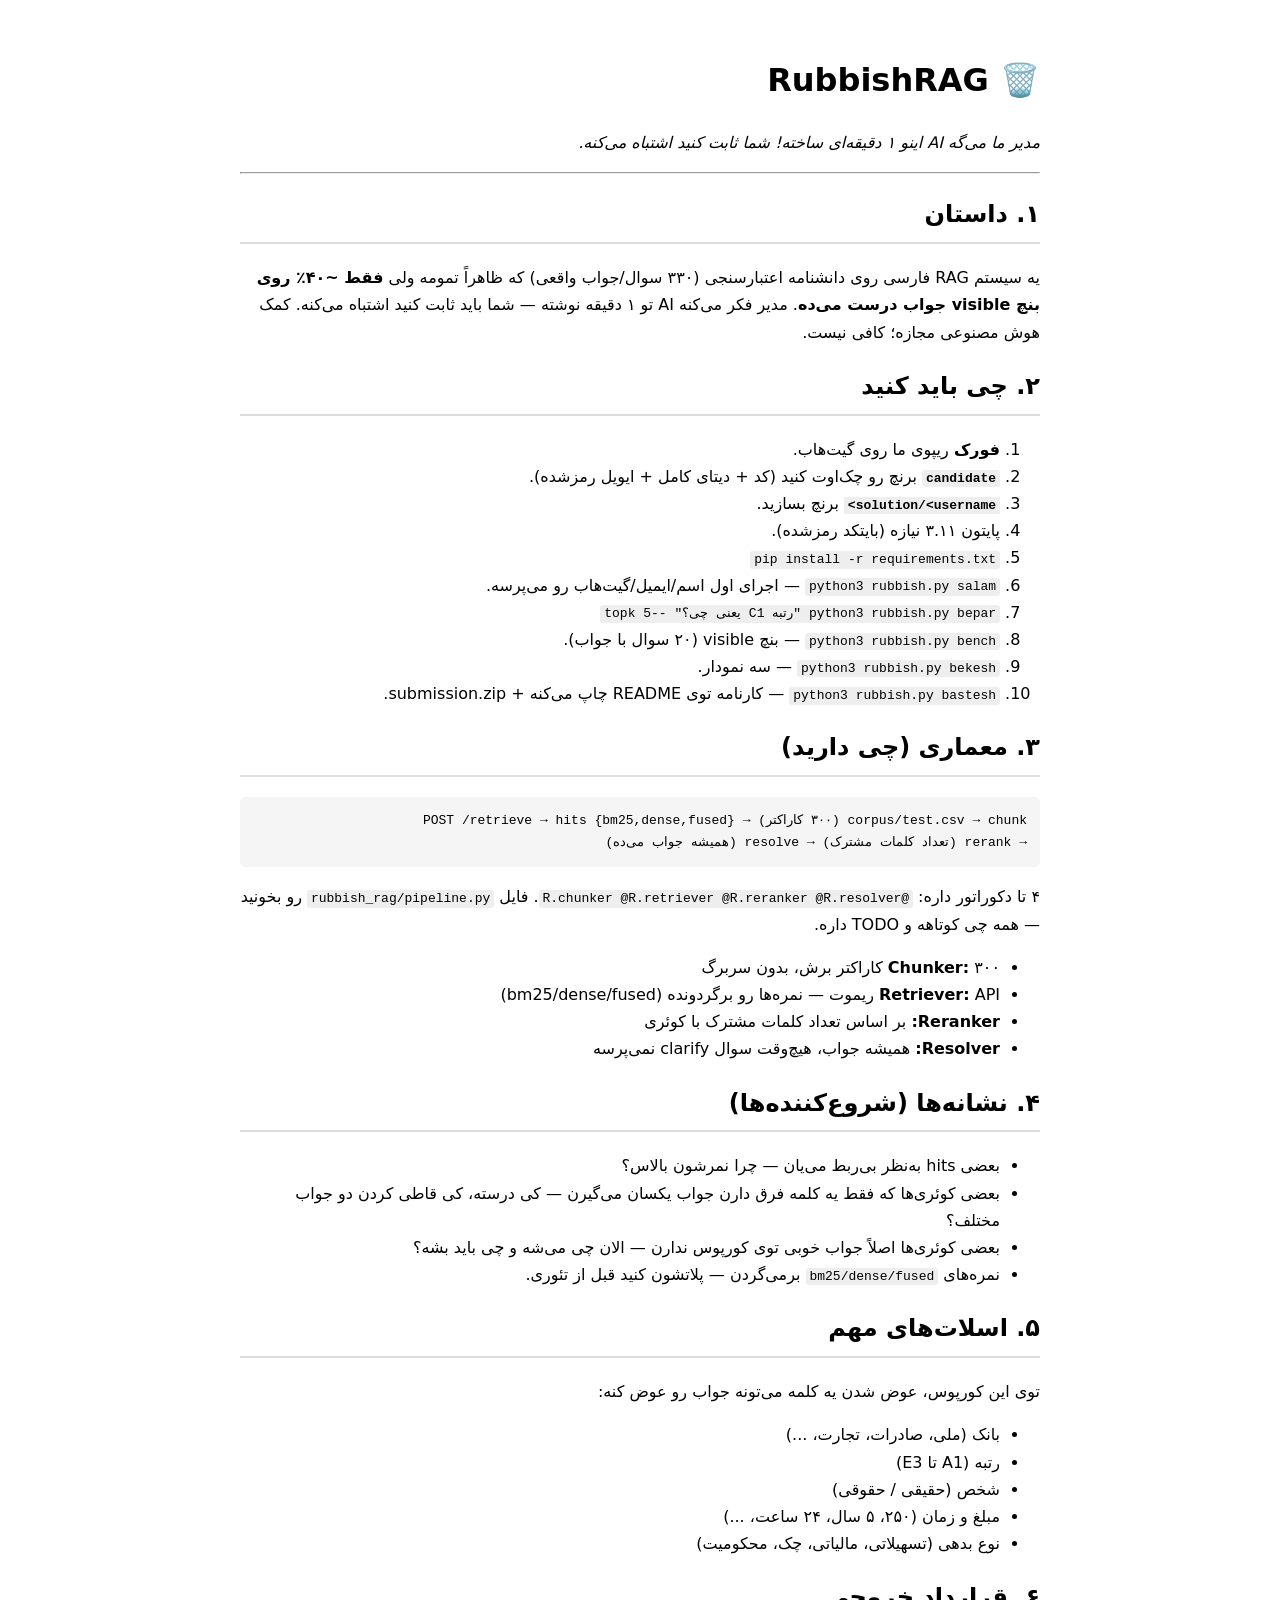
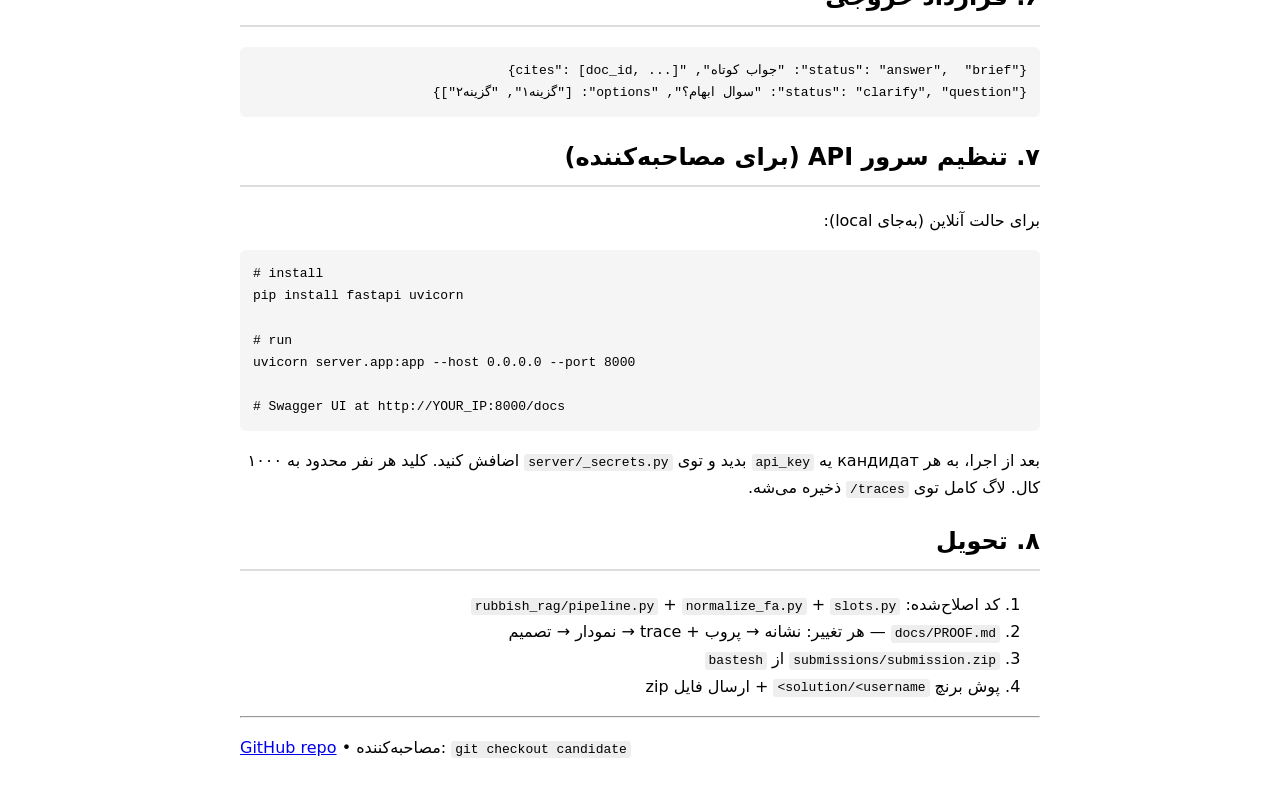
==== docs/index.html @ 26d22176 "GitHub Pages index.html (task instructions) + API server setup in README" ====
<!DOCTYPE html>
<html dir="rtl" lang="fa">
<head>
<meta charset="utf-8">
<meta name="viewport" content="width=device-width, initial-scale=1">
<title>RubbishRAG — تکلیف مصاحبه هوش مصنوعی</title>
<style>
  body { font-family: system-ui, sans-serif; max-width: 800px; margin: auto; padding: 2em; line-height: 1.7; }
  pre { background: #f5f5f5; padding: 1em; overflow-x: auto; border-radius: 6px; }
  code { background: #eee; padding: .1em .3em; border-radius: 3px; }
  h2 { border-bottom: 2px solid #ddd; padding-bottom: .3em; }
  .eng { direction: ltr; }
</style>
</head>
<body>

<h1>🗑️ RubbishRAG</h1>
<p><em>مدیر ما می‌گه AI اینو ۱ دقیقه‌ای ساخته! شما ثابت کنید اشتباه می‌کنه.</em></p>
<hr>

<h2>۱. داستان</h2>
<p>
یه سیستم RAG فارسی روی دانشنامه اعتبارسنجی (۳۳۰ سوال/جواب واقعی) که ظاهراً تمومه
ولی <strong>فقط ~۴۰٪ روی بنچ visible جواب درست می‌ده</strong>.
مدیر فکر می‌کنه AI تو ۱ دقیقه نوشته — شما باید ثابت کنید اشتباه می‌کنه.
کمک هوش مصنوعی مجازه؛ کافی نیست.
</p>

<h2>۲. چی باید کنید</h2>
<ol>
<li><strong>فورک</strong> ریپوی ما روی گیت‌هاب.</li>
<li><strong><code>candidate</code></strong> برنچ رو چک‌اوت کنید (کد + دیتای کامل + ایویل رمزشده).</li>
<li><strong><code>solution/&lt;username&gt;</code></strong> برنچ بسازید.</li>
<li>پایتون ۳.۱۱ نیازه (بایتکد رمزشده).</li>
<li><code>pip install -r requirements.txt</code></li>
<li><code>python3 rubbish.py salam</code> — اجرای اول اسم/ایمیل/گیت‌هاب رو می‌پرسه.</li>
<li><code>python3 rubbish.py bepar "رتبه C1 یعنی چی؟" --topk 5</code></li>
<li><code>python3 rubbish.py bench</code> — بنچ visible (۲۰ سوال با جواب).</li>
<li><code>python3 rubbish.py bekesh</code> — سه نمودار.</li>
<li><code>python3 rubbish.py bastesh</code> — کارنامه توی README چاپ می‌کنه + submission.zip.</li>
</ol>

<h2>۳. معماری (چی دارید)</h2>
<pre>
corpus/test.csv → chunk (۳۰۰ کاراکتر) → POST /retrieve → hits {bm25,dense,fused}
→ rerank (تعداد کلمات مشترک) → resolve (همیشه جواب می‌ده)
</pre>
<p>
۴ تا دکوراتور داره: <code>@R.chunker @R.retriever @R.reranker @R.resolver</code>.
فایل <code>rubbish_rag/pipeline.py</code> رو بخونید — همه چی کوتاهه و TODO داره.
</p>
<ul>
<li><strong>Chunker:</strong> ۳۰۰ کاراکتر برش، بدون سربرگ</li>
<li><strong>Retriever:</strong> API ریموت — نمره‌ها رو برگردونده (bm25/dense/fused)</li>
<li><strong>Reranker:</strong> بر اساس تعداد کلمات مشترک با کوئری</li>
<li><strong>Resolver:</strong> همیشه جواب، هیچ‌وقت سوال clarify نمی‌پرسه</li>
</ul>

<h2>۴. نشانه‌ها (شروع‌کننده‌ها)</h2>
<ul>
<li>بعضی hits به‌نظر بی‌ربط می‌یان — چرا نمرشون بالاس؟</li>
<li>بعضی کوئری‌ها که فقط یه کلمه فرق دارن جواب یکسان می‌گیرن — کی درسته، کی قاطی کردن دو جواب مختلف؟</li>
<li>بعضی کوئری‌ها اصلاً جواب خوبی توی کورپوس ندارن — الان چی می‌شه و چی باید بشه؟</li>
<li>نمره‌های <code>bm25/dense/fused</code> برمی‌گردن — پلاتشون کنید قبل از تئوری.</li>
</ul>

<h2>۵. اسلات‌های مهم</h2>
<p>
توی این کورپوس، عوض شدن یه کلمه می‌تونه جواب رو عوض کنه:</p>
<ul>
<li>بانک (ملی، صادرات، تجارت، ...)</li>
<li>رتبه (A1 تا E3)</li>
<li>شخص (حقیقی / حقوقی)</li>
<li>مبلغ و زمان (۲۵۰، ۵ سال، ۲۴ ساعت، ...)</li>
<li>نوع بدهی (تسهیلاتی، مالیاتی، چک، محکومیت)</li>
</ul>

<h2>۶. قرارداد خروجی</h2>
<pre lang="json">
{"status": "answer",  "brief": "جواب کوتاه", "cites": [doc_id, ...]}
{"status": "clarify", "question": "سوال ابهام؟", "options": ["گزینه۱", "گزینه۲"]}
</pre>

<h2>۷. تنظیم سرور API (برای مصاحبه‌کننده)</h2>
<p>برای حالت آنلاین (به‌جای local):</p>
<pre class="eng">
# install
pip install fastapi uvicorn

# run
uvicorn server.app:app --host 0.0.0.0 --port 8000

# Swagger UI at http://YOUR_IP:8000/docs
</pre>
<p>
بعد از اجرا، به هر кандидат یه <code>api_key</code> بدید و توی <code>server/_secrets.py</code>
اضافش کنید. کلید هر نفر محدود به ۱۰۰۰ کال. لاگ کامل توی <code>traces/</code> ذخیره می‌شه.
</p>

<h2>۸. تحویل</h2>
<ol>
<li>کد اصلاح‌شده: <code>rubbish_rag/pipeline.py</code> + <code>normalize_fa.py</code> + <code>slots.py</code></li>
<li><code>docs/PROOF.md</code> — هر تغییر: نشانه → پروب + trace → نمودار → تصمیم</li>
<li><code>submissions/submission.zip</code> از <code>bastesh</code></li>
<li>پوش برنچ <code>solution/&lt;username&gt;</code> + ارسال فایل zip</li>
</ol>

<hr>
<p class="eng"><a href="https://github.com/AliNikkhah2001/RubbishRAG_InterviewTakeHome">GitHub repo</a> • مصاحبه‌کننده: <code>git checkout candidate</code></p>

</body>
</html>
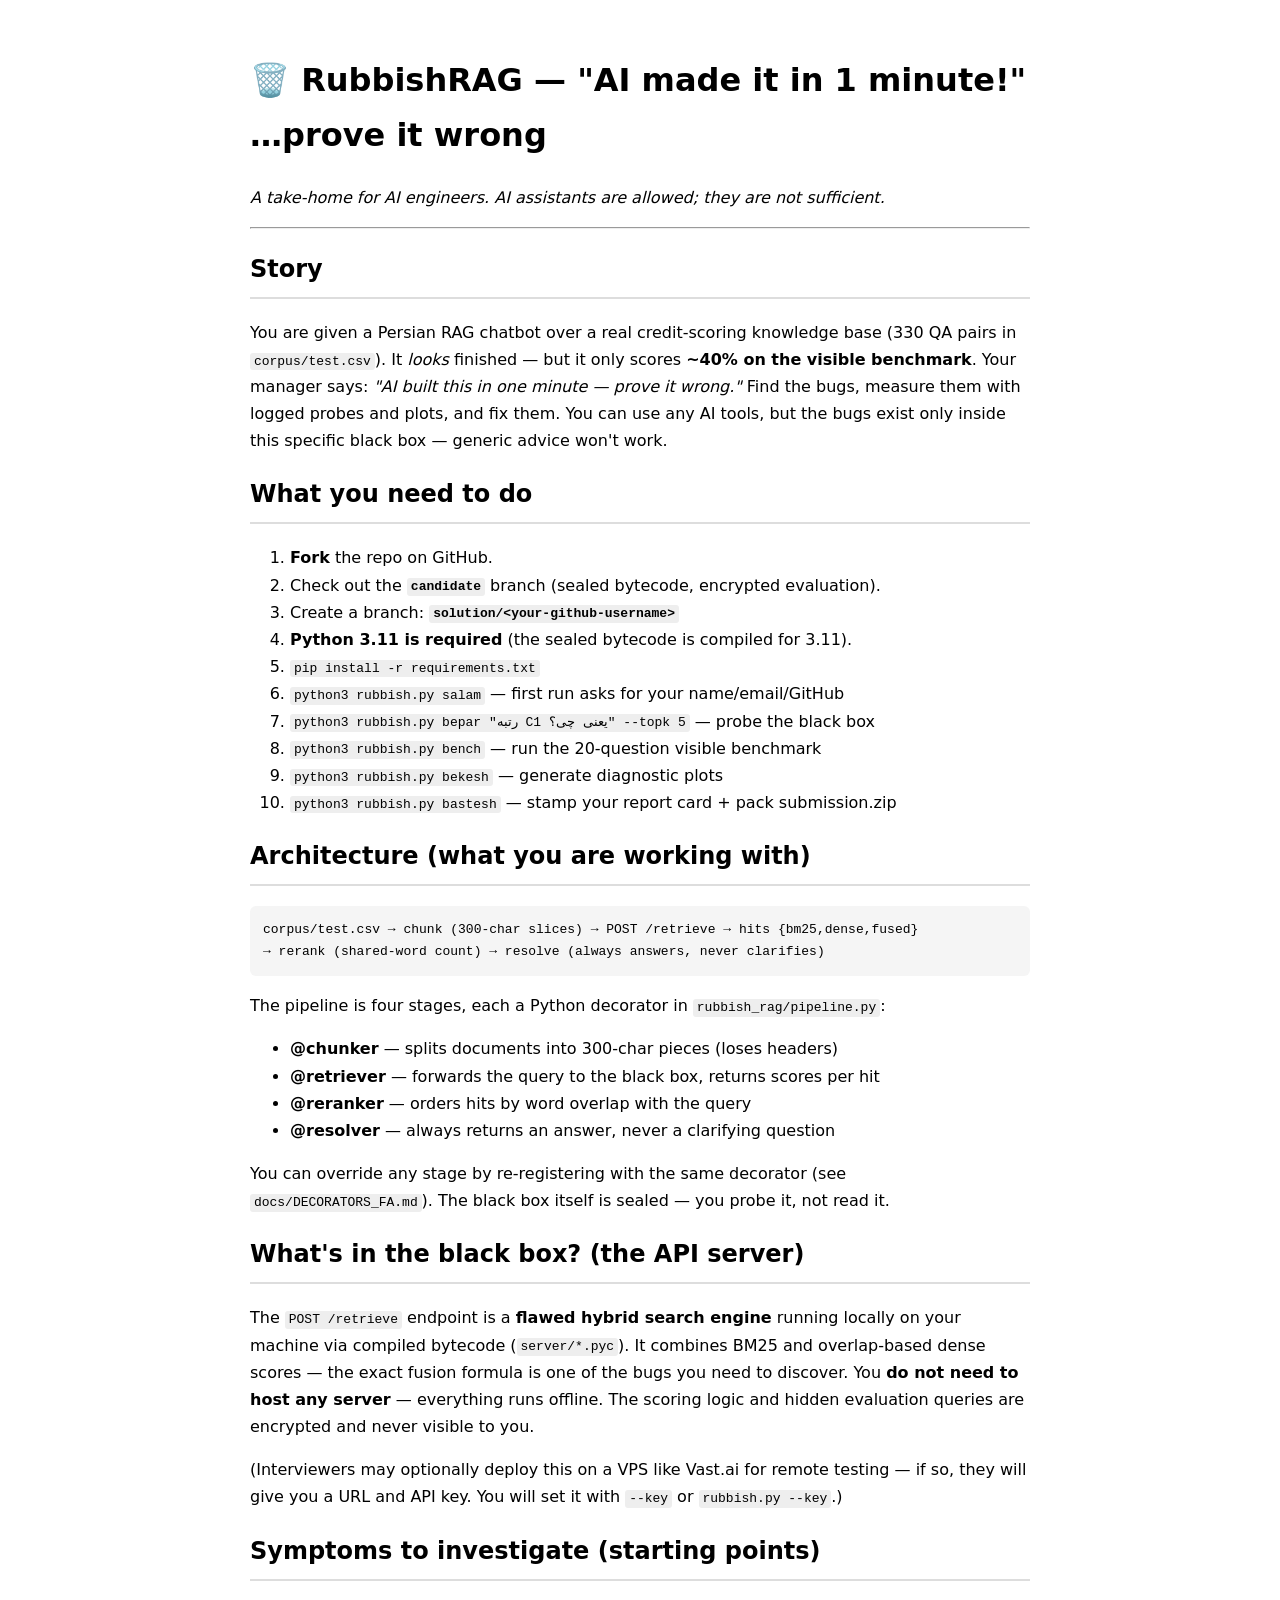
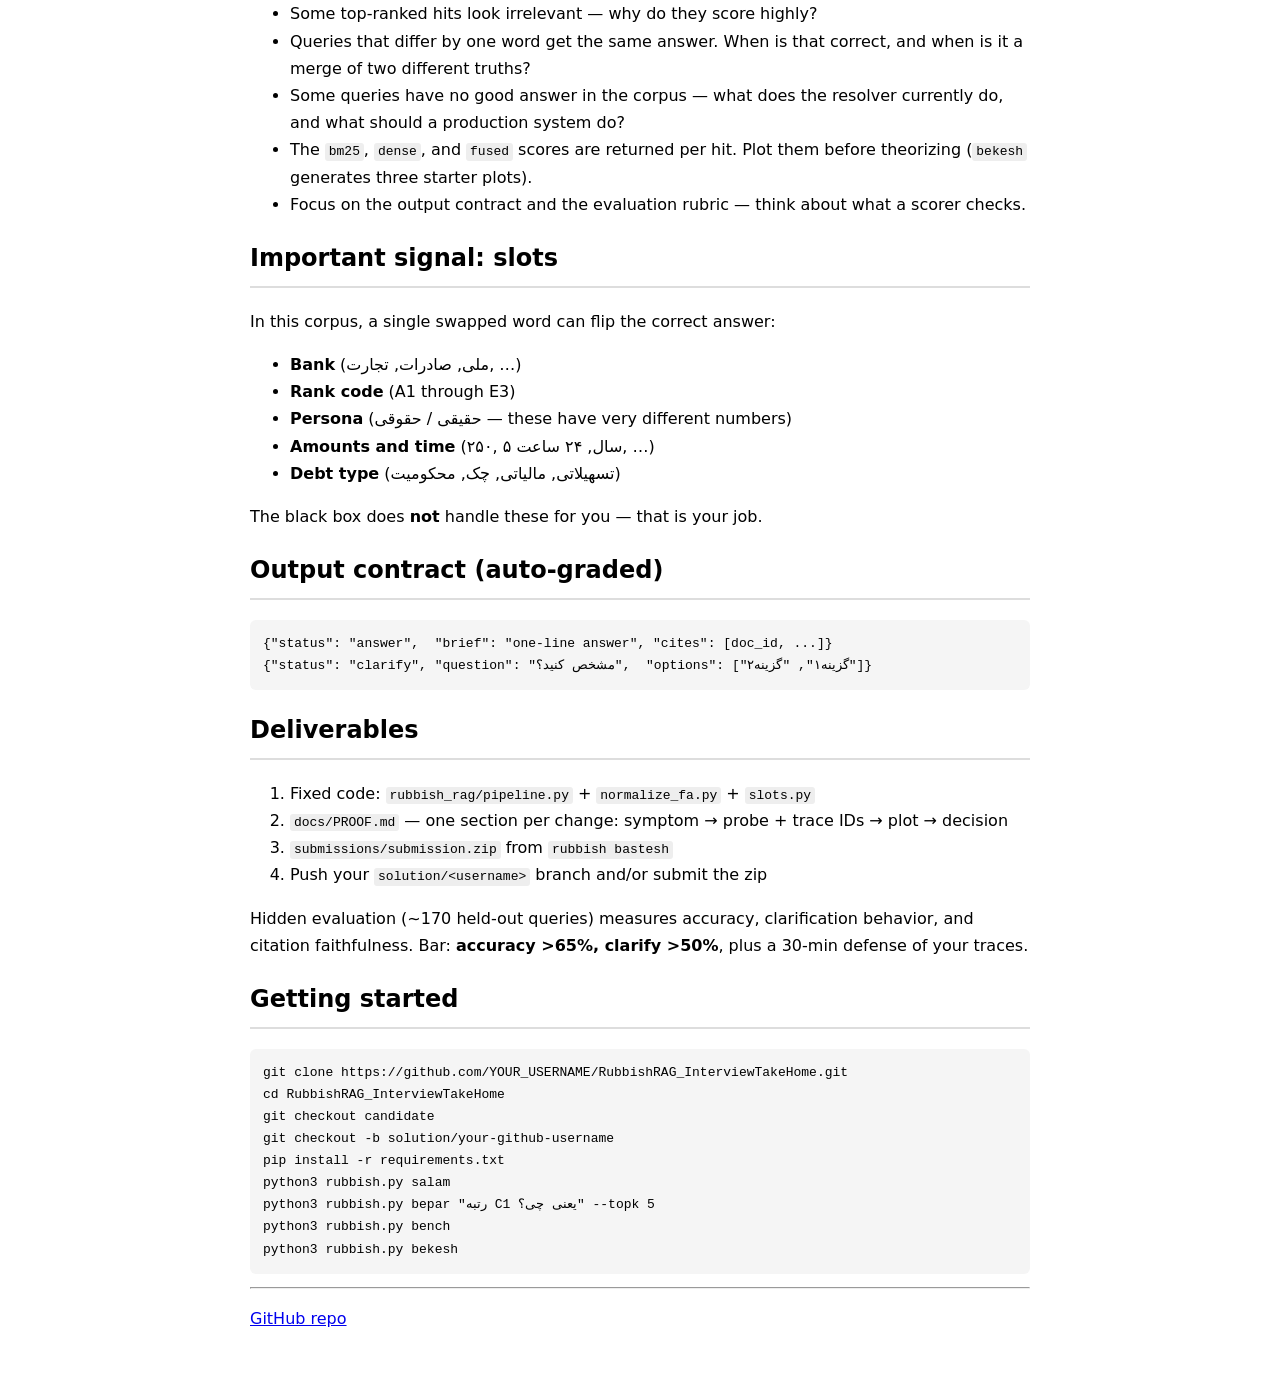
==== commit 90130b11: "Rewrite GitHub Pages page in English (interviewee-facing), explain API server is optional/offline" ====
--- a/docs/index.html
+++ b/docs/index.html
@@ -1,112 +1,127 @@
 <!DOCTYPE html>
-<html dir="rtl" lang="fa">
+<html lang="en">
 <head>
 <meta charset="utf-8">
 <meta name="viewport" content="width=device-width, initial-scale=1">
-<title>RubbishRAG — تکلیف مصاحبه هوش مصنوعی</title>
+<title>RubbishRAG — AI Engineer Take-Home</title>
 <style>
-  body { font-family: system-ui, sans-serif; max-width: 800px; margin: auto; padding: 2em; line-height: 1.7; }
+  body { font-family: system-ui, sans-serif; max-width: 780px; margin: auto; padding: 2em; line-height: 1.7; }
   pre { background: #f5f5f5; padding: 1em; overflow-x: auto; border-radius: 6px; }
   code { background: #eee; padding: .1em .3em; border-radius: 3px; }
   h2 { border-bottom: 2px solid #ddd; padding-bottom: .3em; }
-  .eng { direction: ltr; }
 </style>
 </head>
 <body>
 
-<h1>🗑️ RubbishRAG</h1>
-<p><em>مدیر ما می‌گه AI اینو ۱ دقیقه‌ای ساخته! شما ثابت کنید اشتباه می‌کنه.</em></p>
+<h1>🗑️ RubbishRAG — "AI made it in 1 minute!" …prove it wrong</h1>
+<p><em>A take-home for AI engineers. AI assistants are allowed; they are not sufficient.</em></p>
 <hr>
 
-<h2>۱. داستان</h2>
+<h2>Story</h2>
 <p>
-یه سیستم RAG فارسی روی دانشنامه اعتبارسنجی (۳۳۰ سوال/جواب واقعی) که ظاهراً تمومه
-ولی <strong>فقط ~۴۰٪ روی بنچ visible جواب درست می‌ده</strong>.
-مدیر فکر می‌کنه AI تو ۱ دقیقه نوشته — شما باید ثابت کنید اشتباه می‌کنه.
-کمک هوش مصنوعی مجازه؛ کافی نیست.
+You are given a Persian RAG chatbot over a real credit-scoring knowledge base
+(330 QA pairs in <code>corpus/test.csv</code>). It <em>looks</em> finished —
+but it only scores <strong>~40% on the visible benchmark</strong>.
+Your manager says: <em>"AI built this in one minute — prove it wrong."</em>
+Find the bugs, measure them with logged probes and plots, and fix them.
+You can use any AI tools, but the bugs exist only inside this specific black box —
+generic advice won't work.
 </p>
 
-<h2>۲. چی باید کنید</h2>
+<h2>What you need to do</h2>
 <ol>
-<li><strong>فورک</strong> ریپوی ما روی گیت‌هاب.</li>
-<li><strong><code>candidate</code></strong> برنچ رو چک‌اوت کنید (کد + دیتای کامل + ایویل رمزشده).</li>
-<li><strong><code>solution/&lt;username&gt;</code></strong> برنچ بسازید.</li>
-<li>پایتون ۳.۱۱ نیازه (بایتکد رمزشده).</li>
+<li><strong>Fork</strong> the repo on GitHub.</li>
+<li>Check out the <strong><code>candidate</code></strong> branch (sealed bytecode, encrypted evaluation).</li>
+<li>Create a branch: <strong><code>solution/&lt;your-github-username&gt;</code></strong></li>
+<li><strong>Python 3.11 is required</strong> (the sealed bytecode is compiled for 3.11).</li>
 <li><code>pip install -r requirements.txt</code></li>
-<li><code>python3 rubbish.py salam</code> — اجرای اول اسم/ایمیل/گیت‌هاب رو می‌پرسه.</li>
-<li><code>python3 rubbish.py bepar "رتبه C1 یعنی چی؟" --topk 5</code></li>
-<li><code>python3 rubbish.py bench</code> — بنچ visible (۲۰ سوال با جواب).</li>
-<li><code>python3 rubbish.py bekesh</code> — سه نمودار.</li>
-<li><code>python3 rubbish.py bastesh</code> — کارنامه توی README چاپ می‌کنه + submission.zip.</li>
+<li><code>python3 rubbish.py salam</code> — first run asks for your name/email/GitHub</li>
+<li><code>python3 rubbish.py bepar "رتبه C1 یعنی چی؟" --topk 5</code> — probe the black box</li>
+<li><code>python3 rubbish.py bench</code> — run the 20-question visible benchmark</li>
+<li><code>python3 rubbish.py bekesh</code> — generate diagnostic plots</li>
+<li><code>python3 rubbish.py bastesh</code> — stamp your report card + pack submission.zip</li>
 </ol>
 
-<h2>۳. معماری (چی دارید)</h2>
+<h2>Architecture (what you are working with)</h2>
 <pre>
-corpus/test.csv → chunk (۳۰۰ کاراکتر) → POST /retrieve → hits {bm25,dense,fused}
-→ rerank (تعداد کلمات مشترک) → resolve (همیشه جواب می‌ده)
+corpus/test.csv → chunk (300-char slices) → POST /retrieve → hits {bm25,dense,fused}
+→ rerank (shared-word count) → resolve (always answers, never clarifies)
 </pre>
+<p>The pipeline is four stages, each a Python decorator in <code>rubbish_rag/pipeline.py</code>:</p>
+<ul>
+<li><strong>@chunker</strong> — splits documents into 300-char pieces (loses headers)</li>
+<li><strong>@retriever</strong> — forwards the query to the black box, returns scores per hit</li>
+<li><strong>@reranker</strong> — orders hits by word overlap with the query</li>
+<li><strong>@resolver</strong> — always returns an answer, never a clarifying question</li>
+</ul>
 <p>
-۴ تا دکوراتور داره: <code>@R.chunker @R.retriever @R.reranker @R.resolver</code>.
-فایل <code>rubbish_rag/pipeline.py</code> رو بخونید — همه چی کوتاهه و TODO داره.
+You can override any stage by re-registering with the same decorator
+(see <code>docs/DECORATORS_FA.md</code>). The black box itself is sealed —
+you probe it, not read it.
 </p>
+
+<h2>What's in the black box? (the API server)</h2>
+<p>
+The <code>POST /retrieve</code> endpoint is a <strong>flawed hybrid search engine</strong>
+running locally on your machine via compiled bytecode (<code>server/*.pyc</code>).
+It combines BM25 and overlap-based dense scores — the exact fusion formula is one of the bugs you need to discover. You <strong>do not need to host any server</strong> — everything runs offline. The scoring logic and hidden evaluation queries are encrypted and never visible to you.
+</p>
+<p>
+(Interviewers may optionally deploy this on a VPS like Vast.ai for remote testing —
+if so, they will give you a URL and API key. You will set it with <code>--key</code> or <code>rubbish.py --key</code>.)
+</p>
+
+<h2>Symptoms to investigate (starting points)</h2>
 <ul>
-<li><strong>Chunker:</strong> ۳۰۰ کاراکتر برش، بدون سربرگ</li>
-<li><strong>Retriever:</strong> API ریموت — نمره‌ها رو برگردونده (bm25/dense/fused)</li>
-<li><strong>Reranker:</strong> بر اساس تعداد کلمات مشترک با کوئری</li>
-<li><strong>Resolver:</strong> همیشه جواب، هیچ‌وقت سوال clarify نمی‌پرسه</li>
+<li>Some top-ranked hits look irrelevant — why do they score highly?</li>
+<li>Queries that differ by one word get the same answer. When is that correct, and when is it a merge of two different truths?</li>
+<li>Some queries have no good answer in the corpus — what does the resolver currently do, and what should a production system do?</li>
+<li>The <code>bm25</code>, <code>dense</code>, and <code>fused</code> scores are returned per hit. Plot them before theorizing (<code>bekesh</code> generates three starter plots).</li>
+<li>Focus on the output contract and the evaluation rubric — think about what a scorer checks.</li>
 </ul>
 
-<h2>۴. نشانه‌ها (شروع‌کننده‌ها)</h2>
+<h2>Important signal: slots</h2>
+<p>
+In this corpus, a single swapped word can flip the correct answer:</p>
 <ul>
-<li>بعضی hits به‌نظر بی‌ربط می‌یان — چرا نمرشون بالاس؟</li>
-<li>بعضی کوئری‌ها که فقط یه کلمه فرق دارن جواب یکسان می‌گیرن — کی درسته، کی قاطی کردن دو جواب مختلف؟</li>
-<li>بعضی کوئری‌ها اصلاً جواب خوبی توی کورپوس ندارن — الان چی می‌شه و چی باید بشه؟</li>
-<li>نمره‌های <code>bm25/dense/fused</code> برمی‌گردن — پلاتشون کنید قبل از تئوری.</li>
+<li><strong>Bank</strong> (ملی, صادرات, تجارت, …)</li>
+<li><strong>Rank code</strong> (A1 through E3)</li>
+<li><strong>Persona</strong> (حقیقی / حقوقی — these have very different numbers)</li>
+<li><strong>Amounts and time</strong> (۲۵۰, ۵ سال, ۲۴ ساعت, …)</li>
+<li><strong>Debt type</strong> (تسهیلاتی, مالیاتی, چک, محکومیت)</li>
 </ul>
+<p>The black box does <strong>not</strong> handle these for you — that is your job.</p>
 
-<h2>۵. اسلات‌های مهم</h2>
-<p>
-توی این کورپوس، عوض شدن یه کلمه می‌تونه جواب رو عوض کنه:</p>
-<ul>
-<li>بانک (ملی، صادرات، تجارت، ...)</li>
-<li>رتبه (A1 تا E3)</li>
-<li>شخص (حقیقی / حقوقی)</li>
-<li>مبلغ و زمان (۲۵۰، ۵ سال، ۲۴ ساعت، ...)</li>
-<li>نوع بدهی (تسهیلاتی، مالیاتی، چک، محکومیت)</li>
-</ul>
-
-<h2>۶. قرارداد خروجی</h2>
-<pre lang="json">
-{"status": "answer",  "brief": "جواب کوتاه", "cites": [doc_id, ...]}
-{"status": "clarify", "question": "سوال ابهام؟", "options": ["گزینه۱", "گزینه۲"]}
+<h2>Output contract (auto-graded)</h2>
+<pre>
+{"status": "answer",  "brief": "one-line answer", "cites": [doc_id, ...]}
+{"status": "clarify", "question": "مشخص کنید؟",  "options": ["گزینه۱", "گزینه۲"]}
 </pre>
 
-<h2>۷. تنظیم سرور API (برای مصاحبه‌کننده)</h2>
-<p>برای حالت آنلاین (به‌جای local):</p>
-<pre class="eng">
-# install
-pip install fastapi uvicorn
+<h2>Deliverables</h2>
+<ol>
+<li>Fixed code: <code>rubbish_rag/pipeline.py</code> + <code>normalize_fa.py</code> + <code>slots.py</code></li>
+<li><code>docs/PROOF.md</code> — one section per change: symptom → probe + trace IDs → plot → decision</li>
+<li><code>submissions/submission.zip</code> from <code>rubbish bastesh</code></li>
+<li>Push your <code>solution/&lt;username&gt;</code> branch and/or submit the zip</li>
+</ol>
+<p>Hidden evaluation (~170 held-out queries) measures accuracy, clarification behavior, and citation faithfulness. Bar: <strong>accuracy &gt;65%, clarify &gt;50%</strong>, plus a 30-min defense of your traces.</p>
 
-# run
-uvicorn server.app:app --host 0.0.0.0 --port 8000
-
-# Swagger UI at http://YOUR_IP:8000/docs
+<h2>Getting started</h2>
+<pre>
+git clone https://github.com/YOUR_USERNAME/RubbishRAG_InterviewTakeHome.git
+cd RubbishRAG_InterviewTakeHome
+git checkout candidate
+git checkout -b solution/your-github-username
+pip install -r requirements.txt
+python3 rubbish.py salam
+python3 rubbish.py bepar "رتبه C1 یعنی چی؟" --topk 5
+python3 rubbish.py bench
+python3 rubbish.py bekesh
 </pre>
-<p>
-بعد از اجرا، به هر кандидат یه <code>api_key</code> بدید و توی <code>server/_secrets.py</code>
-اضافش کنید. کلید هر نفر محدود به ۱۰۰۰ کال. لاگ کامل توی <code>traces/</code> ذخیره می‌شه.
-</p>
-
-<h2>۸. تحویل</h2>
-<ol>
-<li>کد اصلاح‌شده: <code>rubbish_rag/pipeline.py</code> + <code>normalize_fa.py</code> + <code>slots.py</code></li>
-<li><code>docs/PROOF.md</code> — هر تغییر: نشانه → پروب + trace → نمودار → تصمیم</li>
-<li><code>submissions/submission.zip</code> از <code>bastesh</code></li>
-<li>پوش برنچ <code>solution/&lt;username&gt;</code> + ارسال فایل zip</li>
-</ol>
 
 <hr>
-<p class="eng"><a href="https://github.com/AliNikkhah2001/RubbishRAG_InterviewTakeHome">GitHub repo</a> • مصاحبه‌کننده: <code>git checkout candidate</code></p>
+<p><a href="https://github.com/AliNikkhah2001/RubbishRAG_InterviewTakeHome">GitHub repo</a></p>
 
 </body>
 </html>
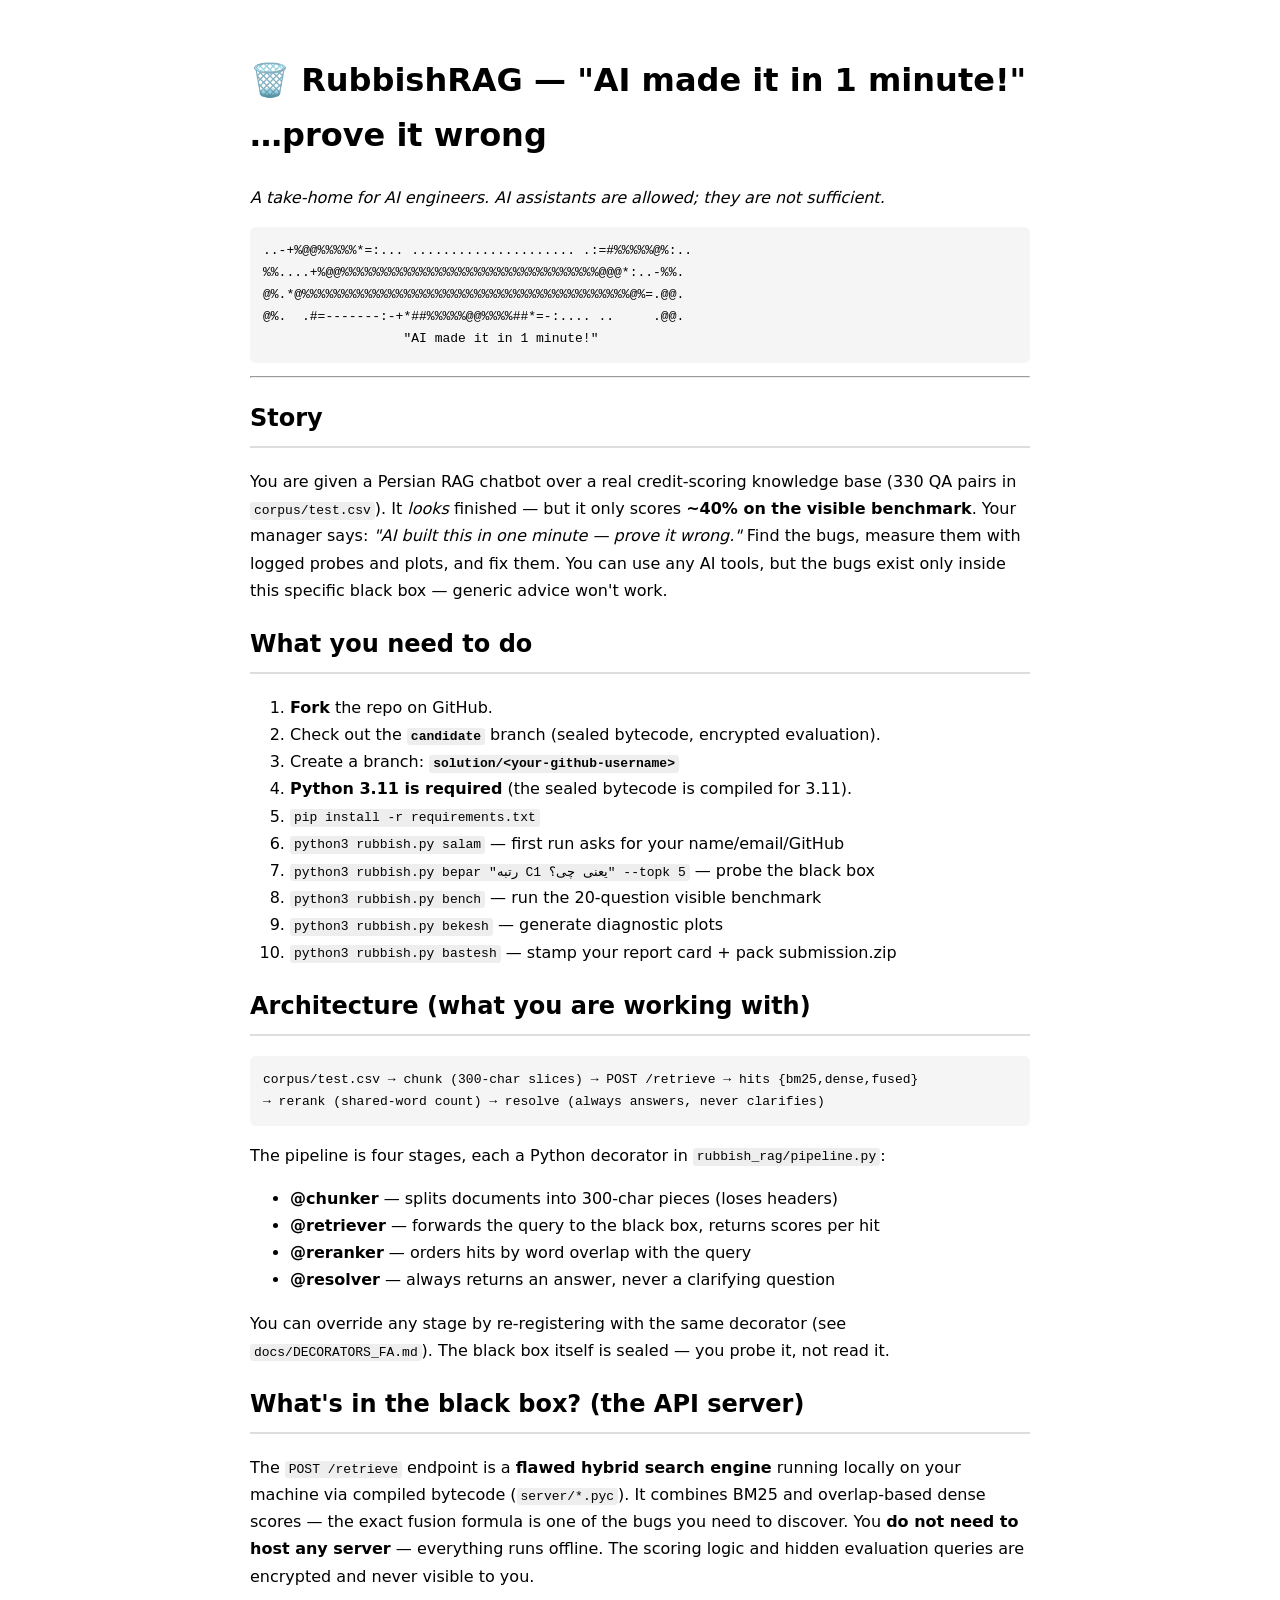
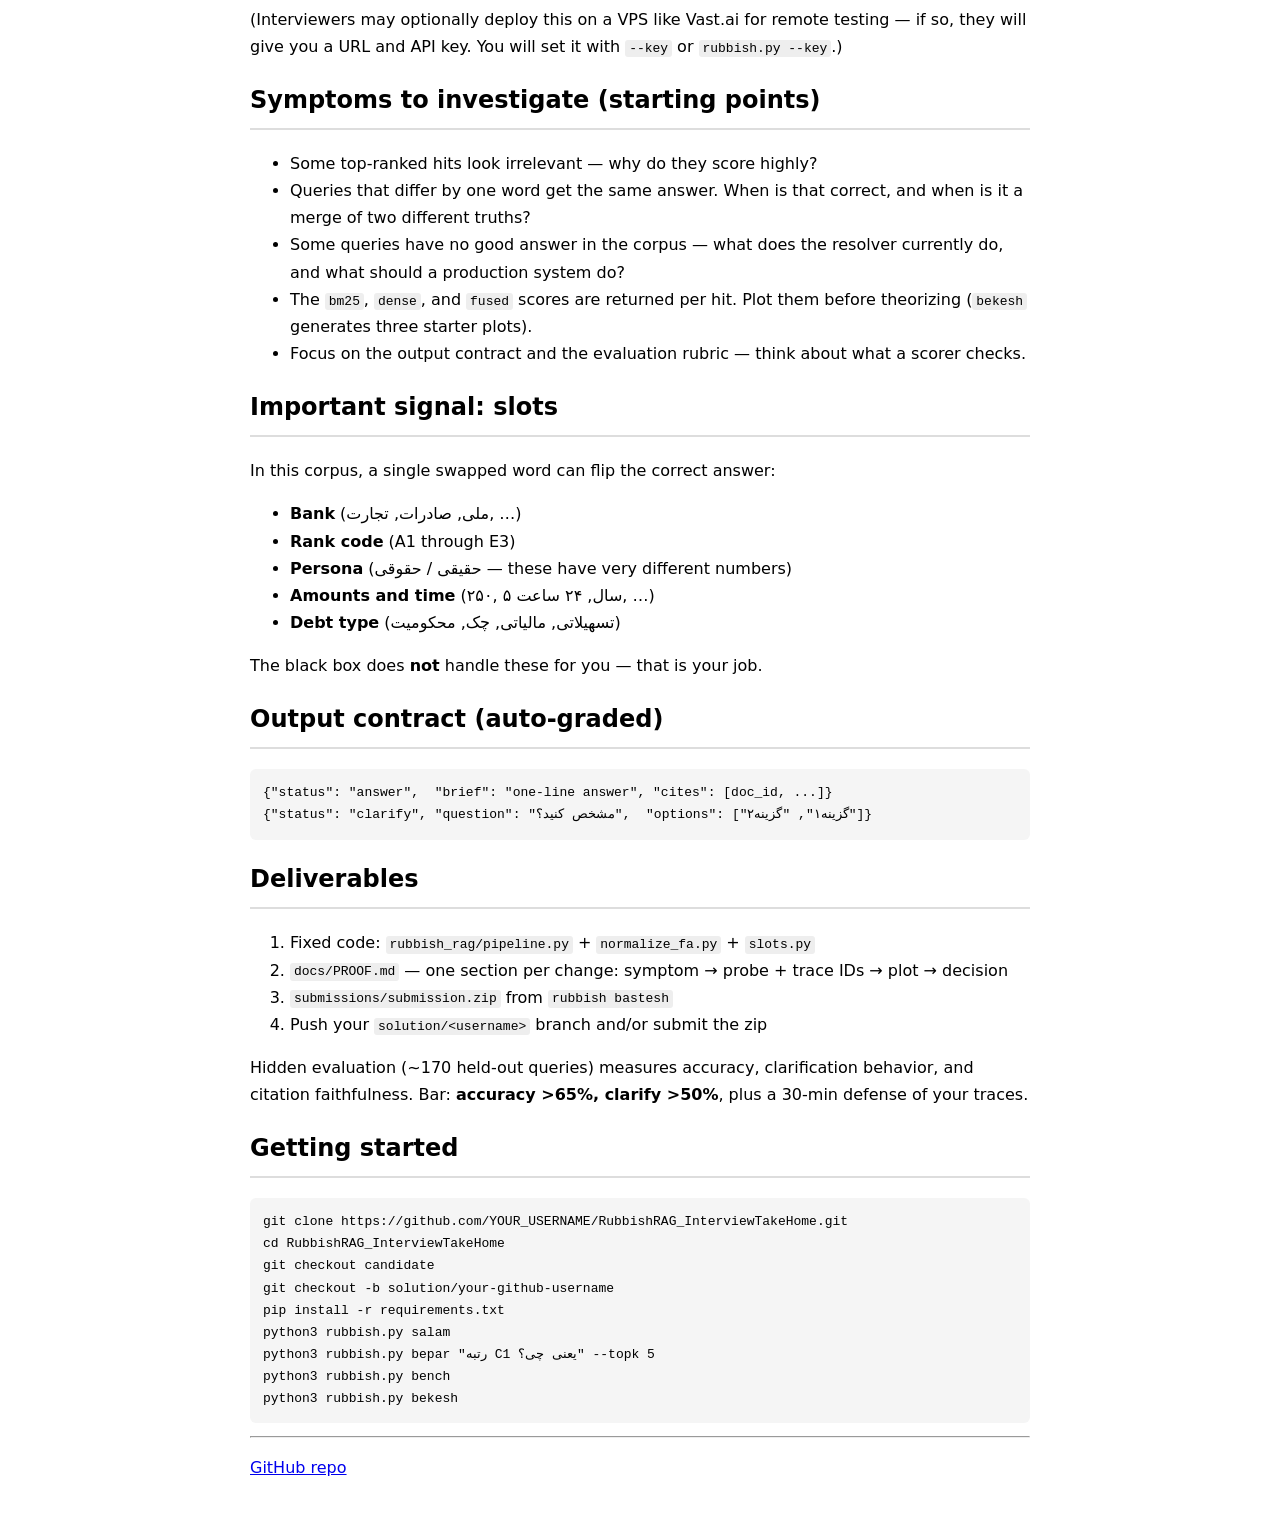
==== commit 96a104ee: "Replace ASCII art with trash can design on CLI + README + GitHub Pages" ====
--- a/docs/index.html
+++ b/docs/index.html
@@ -15,6 +15,15 @@
 
 <h1>🗑️ RubbishRAG — "AI made it in 1 minute!" …prove it wrong</h1>
 <p><em>A take-home for AI engineers. AI assistants are allowed; they are not sufficient.</em></p>
+
+<pre>
+..-+%@@%%%%%*=:... ..................... .:=#%%%%%@%:..
+%%....+%@@%%%%%%%%%%%%%%%%%%%%%%%%%%%%%%%%%@@@*:..-%%.
+@%.*@%%%%%%%%%%%%%%%%%%%%%%%%%%%%%%%%%%%%%%%%%%@%=.@@.
+@%.  .#=-------:-+*##%%%%%@@%%%%##*=-:.... ..     .@@.
+                  "AI made it in 1 minute!"
+</pre>
+
 <hr>
 
 <h2>Story</h2>
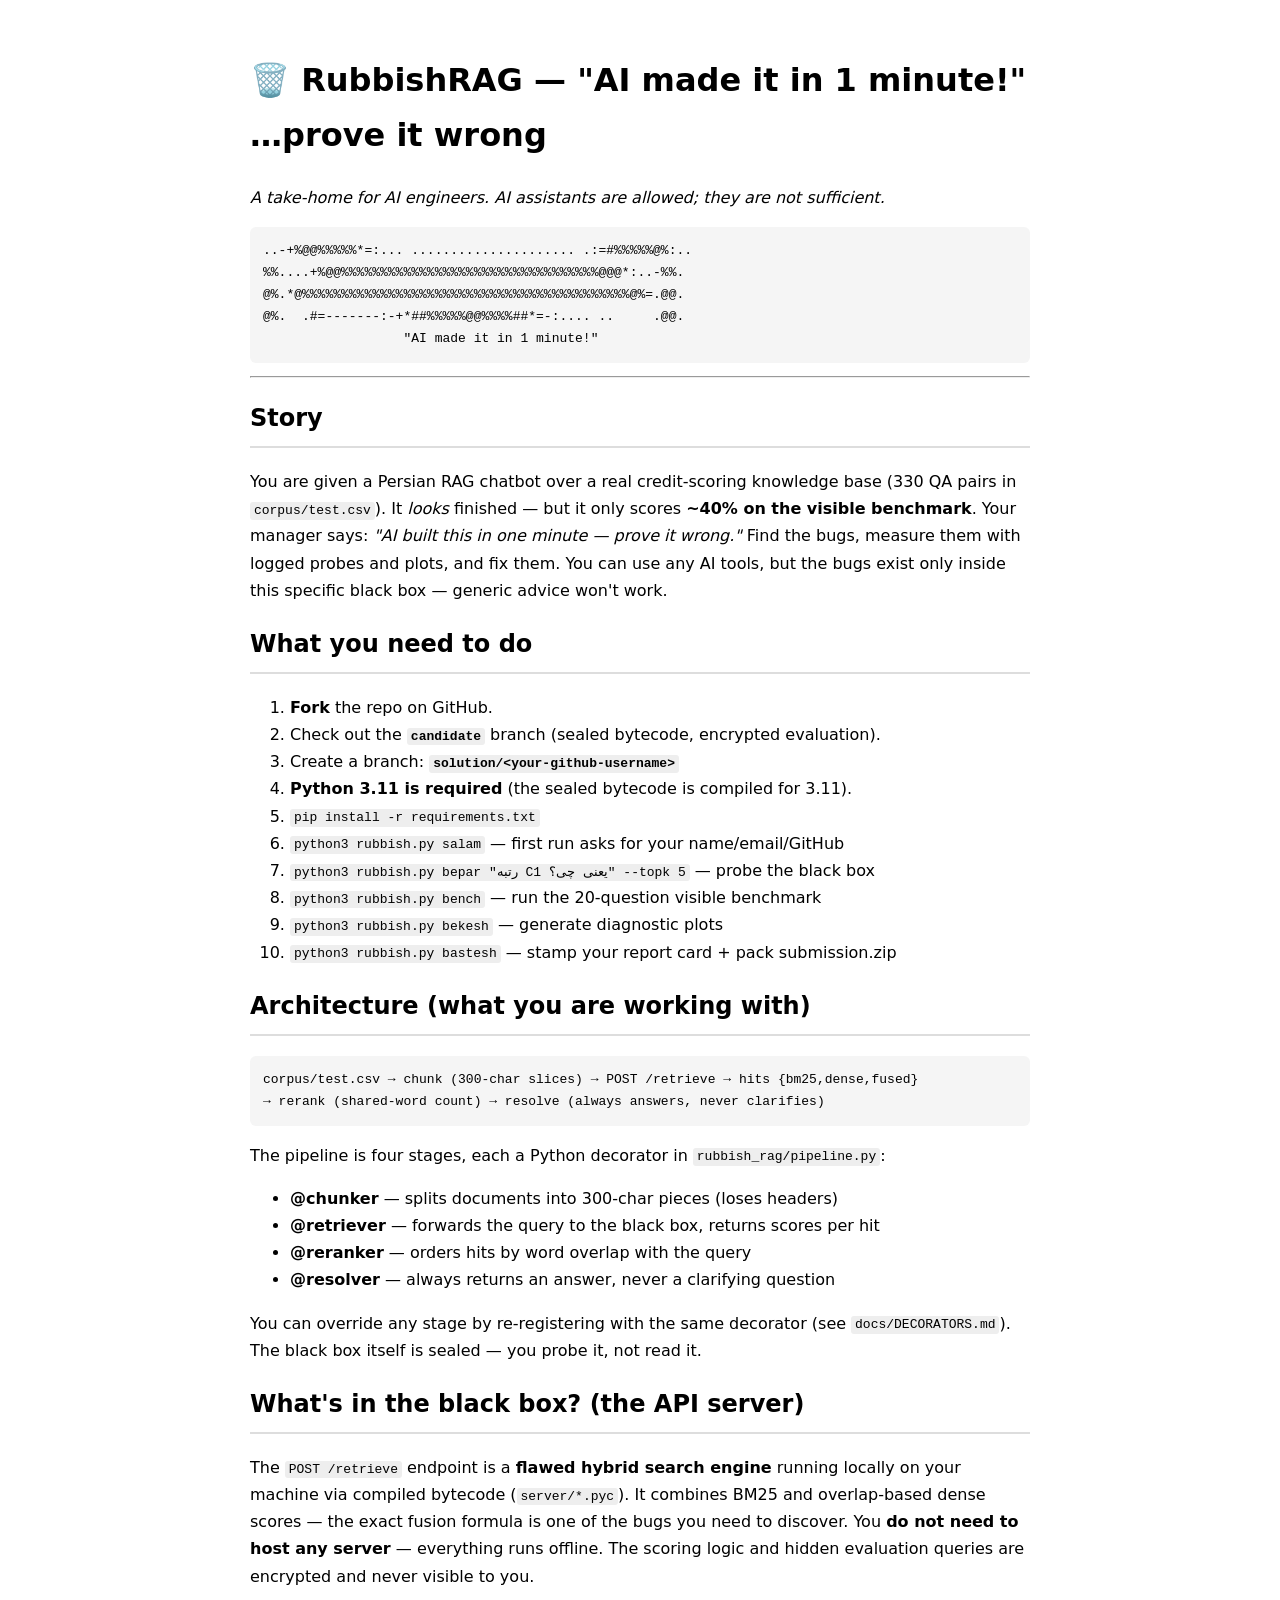
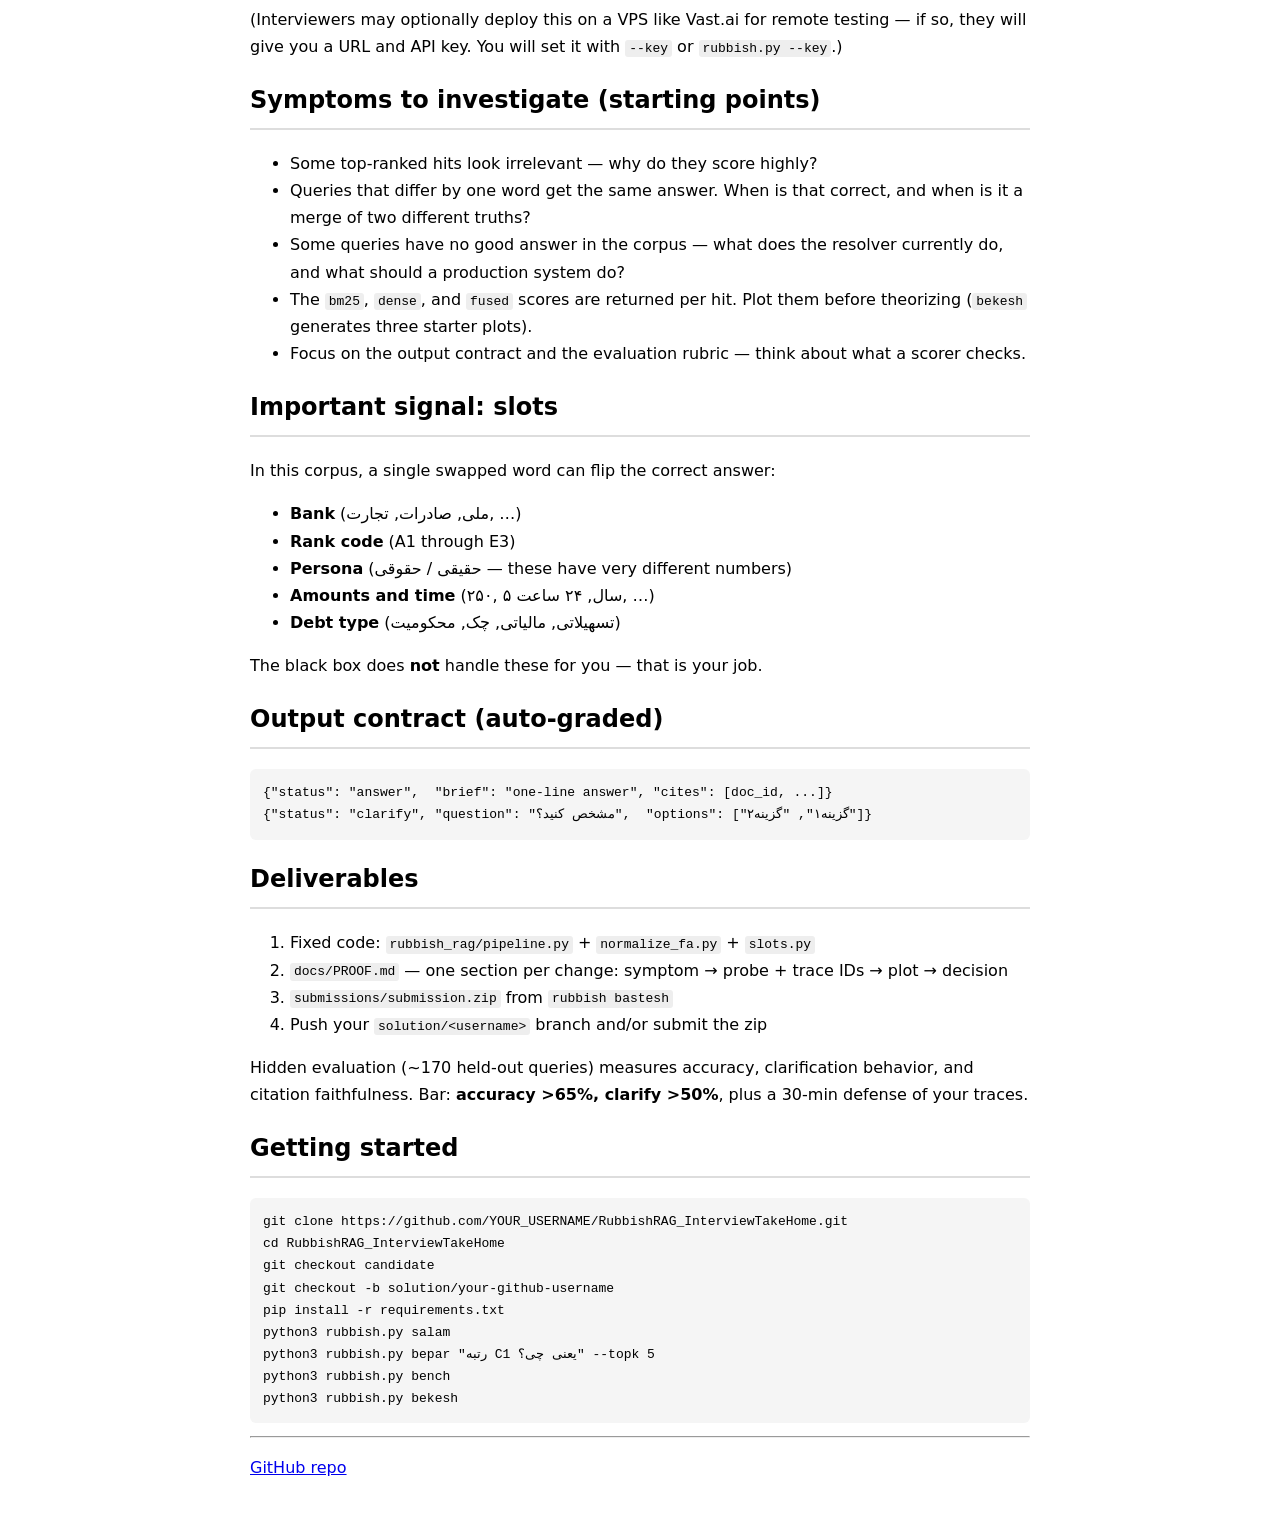
==== commit a93d4517: "Remove all Persian text from docs/CLI — full English conversion" ====
--- a/docs/index.html
+++ b/docs/index.html
@@ -65,7 +65,7 @@
 </ul>
 <p>
 You can override any stage by re-registering with the same decorator
-(see <code>docs/DECORATORS_FA.md</code>). The black box itself is sealed —
+(see <code>docs/DECORATORS.md</code>). The black box itself is sealed —
 you probe it, not read it.
 </p>
 
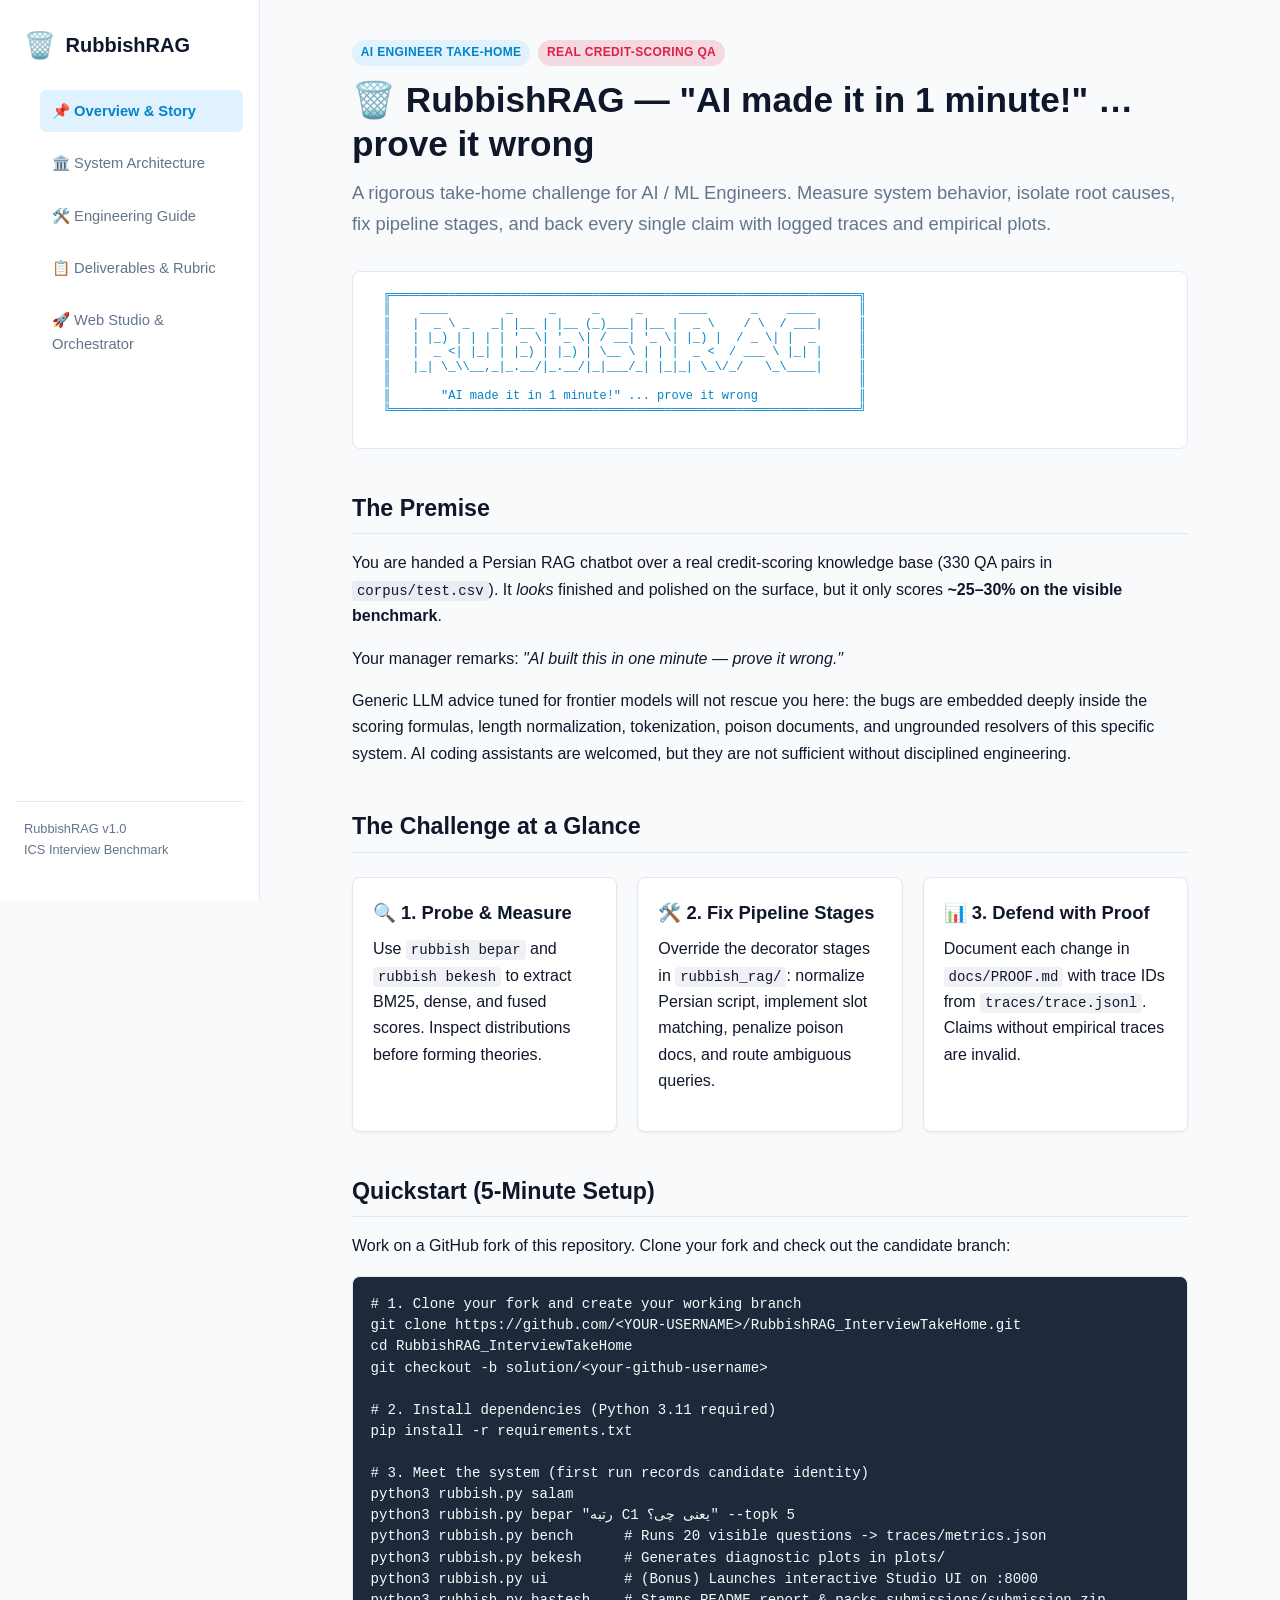
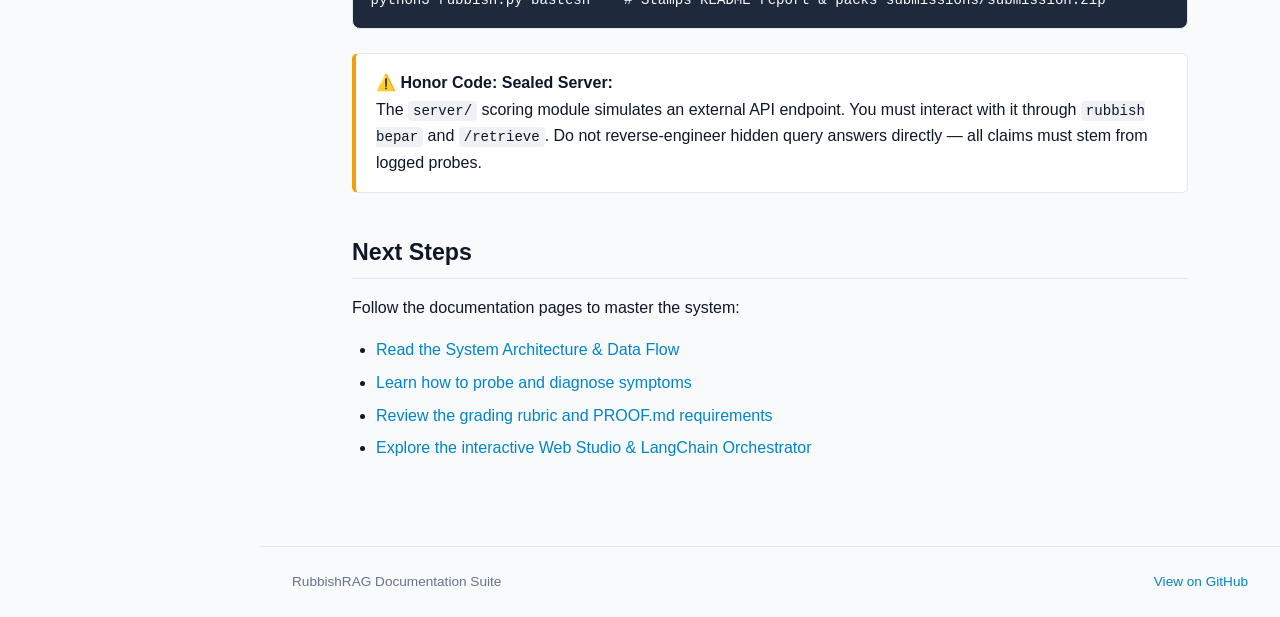
==== commit f67bbd28: "Complete overhaul: multi-page docs, clean CLI, Web Studio UI, LangChain orchestrator, 10 planted fau" ====
--- a/docs/index.html
+++ b/docs/index.html
@@ -3,134 +3,117 @@
 <head>
 <meta charset="utf-8">
 <meta name="viewport" content="width=device-width, initial-scale=1">
-<title>RubbishRAG — AI Engineer Take-Home</title>
-<style>
-  body { font-family: system-ui, sans-serif; max-width: 780px; margin: auto; padding: 2em; line-height: 1.7; }
-  pre { background: #f5f5f5; padding: 1em; overflow-x: auto; border-radius: 6px; }
-  code { background: #eee; padding: .1em .3em; border-radius: 3px; }
-  h2 { border-bottom: 2px solid #ddd; padding-bottom: .3em; }
-</style>
+<title>RubbishRAG — AI Engineer Take-Home Challenge</title>
+<link rel="stylesheet" href="style.css">
 </head>
 <body>
 
-<h1>🗑️ RubbishRAG — "AI made it in 1 minute!" …prove it wrong</h1>
-<p><em>A take-home for AI engineers. AI assistants are allowed; they are not sufficient.</em></p>
+<aside class="sidebar">
+  <a href="index.html" class="brand">
+    <span class="brand-icon">🗑️</span>
+    <span>RubbishRAG</span>
+  </a>
+  <ul class="nav-links">
+    <li><a href="index.html" class="active">📌 Overview & Story</a></li>
+    <li><a href="architecture.html">🏛️ System Architecture</a></li>
+    <li><a href="guide.html">🛠️ Engineering Guide</a></li>
+    <li><a href="deliverables.html">📋 Deliverables & Rubric</a></li>
+    <li><a href="ui.html">🚀 Web Studio & Orchestrator</a></li>
+  </ul>
+  <div class="sidebar-footer">
+    <p>RubbishRAG v1.0<br>ICS Interview Benchmark</p>
+  </div>
+</aside>
 
-<pre>
-..-+%@@%%%%%*=:... ..................... .:=#%%%%%@%:..
-%%....+%@@%%%%%%%%%%%%%%%%%%%%%%%%%%%%%%%%%@@@*:..-%%.
-@%.*@%%%%%%%%%%%%%%%%%%%%%%%%%%%%%%%%%%%%%%%%%%@%=.@@.
-@%.  .#=-------:-+*##%%%%%@@%%%%##*=-:.... ..     .@@.
-                  "AI made it in 1 minute!"
-</pre>
+<div class="main-wrapper">
+  <div class="container">
+    <div style="display: flex; gap: 0.5rem; margin-bottom: 0.75rem;">
+      <span class="badge badge-primary">AI Engineer Take-Home</span>
+      <span class="badge badge-danger">Real Credit-Scoring QA</span>
+    </div>
 
-<hr>
+    <h1>🗑️ RubbishRAG — "AI made it in 1 minute!" …prove it wrong</h1>
+    <p class="lead">A rigorous take-home challenge for AI / ML Engineers. Measure system behavior, isolate root causes, fix pipeline stages, and back every single claim with logged traces and empirical plots.</p>
 
-<h2>Story</h2>
-<p>
-You are given a Persian RAG chatbot over a real credit-scoring knowledge base
-(330 QA pairs in <code>corpus/test.csv</code>). It <em>looks</em> finished —
-but it only scores <strong>~40% on the visible benchmark</strong>.
-Your manager says: <em>"AI built this in one minute — prove it wrong."</em>
-Find the bugs, measure them with logged probes and plots, and fix them.
-You can use any AI tools, but the bugs exist only inside this specific black box —
-generic advice won't work.
-</p>
+    <pre class="ascii-banner">
+  ╔═════════════════════════════════════════════════════════════════╗
+  ║    ____        _     _     _     _     ____      _    ____      ║
+  ║   |  _ \ _   _| |__ | |__ (_)___| |__ |  _ \    / \  / ___|     ║
+  ║   | |_) | | | | '_ \| '_ \| / __| '_ \| |_) |  / _ \| |  _      ║
+  ║   |  _ <| |_| | |_) | |_) | \__ \ | | |  _ <  / ___ \ |_| |     ║
+  ║   |_| \_\\__,_|_.__/|_.__/|_|___/_| |_|_| \_\/_/   \_\____|     ║
+  ║                                                                 ║
+  ║       "AI made it in 1 minute!" ... prove it wrong              ║
+  ╚═════════════════════════════════════════════════════════════════╝
+    </pre>
 
-<h2>What you need to do</h2>
-<ol>
-<li><strong>Fork</strong> the repo on GitHub.</li>
-<li>Check out the <strong><code>candidate</code></strong> branch (sealed bytecode, encrypted evaluation).</li>
-<li>Create a branch: <strong><code>solution/&lt;your-github-username&gt;</code></strong></li>
-<li><strong>Python 3.11 is required</strong> (the sealed bytecode is compiled for 3.11).</li>
-<li><code>pip install -r requirements.txt</code></li>
-<li><code>python3 rubbish.py salam</code> — first run asks for your name/email/GitHub</li>
-<li><code>python3 rubbish.py bepar "رتبه C1 یعنی چی؟" --topk 5</code> — probe the black box</li>
-<li><code>python3 rubbish.py bench</code> — run the 20-question visible benchmark</li>
-<li><code>python3 rubbish.py bekesh</code> — generate diagnostic plots</li>
-<li><code>python3 rubbish.py bastesh</code> — stamp your report card + pack submission.zip</li>
-</ol>
+    <h2>The Premise</h2>
+    <p>
+      You are handed a Persian RAG chatbot over a real credit-scoring knowledge base (330 QA pairs in <code>corpus/test.csv</code>).
+      It <em>looks</em> finished and polished on the surface, but it only scores <strong>~25–30% on the visible benchmark</strong>.
+    </p>
+    <p>
+      Your manager remarks: <em>"AI built this in one minute — prove it wrong."</em>
+    </p>
+    <p>
+      Generic LLM advice tuned for frontier models will not rescue you here: the bugs are embedded deeply inside the scoring formulas, length normalization, tokenization, poison documents, and ungrounded resolvers of this specific system. AI coding assistants are welcomed, but they are not sufficient without disciplined engineering.
+    </p>
 
-<h2>Architecture (what you are working with)</h2>
-<pre>
-corpus/test.csv → chunk (300-char slices) → POST /retrieve → hits {bm25,dense,fused}
-→ rerank (shared-word count) → resolve (always answers, never clarifies)
-</pre>
-<p>The pipeline is four stages, each a Python decorator in <code>rubbish_rag/pipeline.py</code>:</p>
-<ul>
-<li><strong>@chunker</strong> — splits documents into 300-char pieces (loses headers)</li>
-<li><strong>@retriever</strong> — forwards the query to the black box, returns scores per hit</li>
-<li><strong>@reranker</strong> — orders hits by word overlap with the query</li>
-<li><strong>@resolver</strong> — always returns an answer, never a clarifying question</li>
-</ul>
-<p>
-You can override any stage by re-registering with the same decorator
-(see <code>docs/DECORATORS.md</code>). The black box itself is sealed —
-you probe it, not read it.
-</p>
+    <h2>The Challenge at a Glance</h2>
+    <div class="card-grid">
+      <div class="card">
+        <h3>🔍 1. Probe & Measure</h3>
+        <p>Use <code>rubbish bepar</code> and <code>rubbish bekesh</code> to extract BM25, dense, and fused scores. Inspect distributions before forming theories.</p>
+      </div>
+      <div class="card">
+        <h3>🛠️ 2. Fix Pipeline Stages</h3>
+        <p>Override the decorator stages in <code>rubbish_rag/</code>: normalize Persian script, implement slot matching, penalize poison docs, and route ambiguous queries.</p>
+      </div>
+      <div class="card">
+        <h3>📊 3. Defend with Proof</h3>
+        <p>Document each change in <code>docs/PROOF.md</code> with trace IDs from <code>traces/trace.jsonl</code>. Claims without empirical traces are invalid.</p>
+      </div>
+    </div>
 
-<h2>What's in the black box? (the API server)</h2>
-<p>
-The <code>POST /retrieve</code> endpoint is a <strong>flawed hybrid search engine</strong>
-running locally on your machine via compiled bytecode (<code>server/*.pyc</code>).
-It combines BM25 and overlap-based dense scores — the exact fusion formula is one of the bugs you need to discover. You <strong>do not need to host any server</strong> — everything runs offline. The scoring logic and hidden evaluation queries are encrypted and never visible to you.
-</p>
-<p>
-(Interviewers may optionally deploy this on a VPS like Vast.ai for remote testing —
-if so, they will give you a URL and API key. You will set it with <code>--key</code> or <code>rubbish.py --key</code>.)
-</p>
+    <h2>Quickstart (5-Minute Setup)</h2>
+    <p>Work on a GitHub fork of this repository. Clone your fork and check out the candidate branch:</p>
 
-<h2>Symptoms to investigate (starting points)</h2>
-<ul>
-<li>Some top-ranked hits look irrelevant — why do they score highly?</li>
-<li>Queries that differ by one word get the same answer. When is that correct, and when is it a merge of two different truths?</li>
-<li>Some queries have no good answer in the corpus — what does the resolver currently do, and what should a production system do?</li>
-<li>The <code>bm25</code>, <code>dense</code>, and <code>fused</code> scores are returned per hit. Plot them before theorizing (<code>bekesh</code> generates three starter plots).</li>
-<li>Focus on the output contract and the evaluation rubric — think about what a scorer checks.</li>
-</ul>
+    <pre><code># 1. Clone your fork and create your working branch
+git clone https://github.com/&lt;YOUR-USERNAME&gt;/RubbishRAG_InterviewTakeHome.git
+cd RubbishRAG_InterviewTakeHome
+git checkout -b solution/&lt;your-github-username&gt;
 
-<h2>Important signal: slots</h2>
-<p>
-In this corpus, a single swapped word can flip the correct answer:</p>
-<ul>
-<li><strong>Bank</strong> (ملی, صادرات, تجارت, …)</li>
-<li><strong>Rank code</strong> (A1 through E3)</li>
-<li><strong>Persona</strong> (حقیقی / حقوقی — these have very different numbers)</li>
-<li><strong>Amounts and time</strong> (۲۵۰, ۵ سال, ۲۴ ساعت, …)</li>
-<li><strong>Debt type</strong> (تسهیلاتی, مالیاتی, چک, محکومیت)</li>
-</ul>
-<p>The black box does <strong>not</strong> handle these for you — that is your job.</p>
+# 2. Install dependencies (Python 3.11 required)
+pip install -r requirements.txt
 
-<h2>Output contract (auto-graded)</h2>
-<pre>
-{"status": "answer",  "brief": "one-line answer", "cites": [doc_id, ...]}
-{"status": "clarify", "question": "مشخص کنید؟",  "options": ["گزینه۱", "گزینه۲"]}
-</pre>
-
-<h2>Deliverables</h2>
-<ol>
-<li>Fixed code: <code>rubbish_rag/pipeline.py</code> + <code>normalize_fa.py</code> + <code>slots.py</code></li>
-<li><code>docs/PROOF.md</code> — one section per change: symptom → probe + trace IDs → plot → decision</li>
-<li><code>submissions/submission.zip</code> from <code>rubbish bastesh</code></li>
-<li>Push your <code>solution/&lt;username&gt;</code> branch and/or submit the zip</li>
-</ol>
-<p>Hidden evaluation (~170 held-out queries) measures accuracy, clarification behavior, and citation faithfulness. Bar: <strong>accuracy &gt;65%, clarify &gt;50%</strong>, plus a 30-min defense of your traces.</p>
-
-<h2>Getting started</h2>
-<pre>
-git clone https://github.com/YOUR_USERNAME/RubbishRAG_InterviewTakeHome.git
-cd RubbishRAG_InterviewTakeHome
-git checkout candidate
-git checkout -b solution/your-github-username
-pip install -r requirements.txt
+# 3. Meet the system (first run records candidate identity)
 python3 rubbish.py salam
 python3 rubbish.py bepar "رتبه C1 یعنی چی؟" --topk 5
-python3 rubbish.py bench
-python3 rubbish.py bekesh
-</pre>
+python3 rubbish.py bench      # Runs 20 visible questions -> traces/metrics.json
+python3 rubbish.py bekesh     # Generates diagnostic plots in plots/
+python3 rubbish.py ui         # (Bonus) Launches interactive Studio UI on :8000
+python3 rubbish.py bastesh    # Stamps README report & packs submissions/submission.zip</code></pre>
 
-<hr>
-<p><a href="https://github.com/AliNikkhah2001/RubbishRAG_InterviewTakeHome">GitHub repo</a></p>
+    <div class="callout callout-warning">
+      <strong>⚠️ Honor Code: Sealed Server:</strong><br>
+      The <code>server/</code> scoring module simulates an external API endpoint. You must interact with it through <code>rubbish bepar</code> and <code>/retrieve</code>. Do not reverse-engineer hidden query answers directly — all claims must stem from logged probes.
+    </div>
+
+    <h2>Next Steps</h2>
+    <p>Follow the documentation pages to master the system:</p>
+    <ul>
+      <li><a href="architecture.html">Read the System Architecture & Data Flow</a></li>
+      <li><a href="guide.html">Learn how to probe and diagnose symptoms</a></li>
+      <li><a href="deliverables.html">Review the grading rubric and PROOF.md requirements</a></li>
+      <li><a href="ui.html">Explore the interactive Web Studio & LangChain Orchestrator</a></li>
+    </ul>
+  </div>
+
+  <footer class="footer">
+    <span>RubbishRAG Documentation Suite</span>
+    <span><a href="https://github.com/AliNikkhah2001/RubbishRAG_InterviewTakeHome" target="_blank">View on GitHub</a></span>
+  </footer>
+</div>
 
 </body>
 </html>
--- a/docs/style.css
+++ b/docs/style.css
@@ -0,0 +1,303 @@
+:root {
+  --primary: #0284c7;
+  --primary-dark: #0369a1;
+  --primary-light: #e0f2fe;
+  --accent: #e11d48;
+  --bg: #f8fafc;
+  --surface: #ffffff;
+  --text: #0f172a;
+  --text-muted: #64748b;
+  --border: #e2e8f0;
+  --code-bg: #1e293b;
+  --code-text: #f8fafc;
+  --sidebar-w: 260px;
+}
+
+@media (prefers-color-scheme: dark) {
+  :root {
+    --bg: #0b1120;
+    --surface: #1e293b;
+    --text: #f8fafc;
+    --text-muted: #94a3b8;
+    --border: #334155;
+    --primary: #38bdf8;
+    --primary-dark: #0284c7;
+    --primary-light: #0c4a6e;
+    --code-bg: #0f172a;
+  }
+}
+
+* { box-sizing: border-box; margin: 0; padding: 0; }
+
+body {
+  font-family: -apple-system, BlinkMacSystemFont, "Segoe UI", Roboto, "Vazirmatn", Helvetica, Arial, sans-serif;
+  background-color: var(--bg);
+  color: var(--text);
+  line-height: 1.65;
+  display: flex;
+  min-height: 100vh;
+}
+
+/* Sidebar navigation */
+.sidebar {
+  width: var(--sidebar-w);
+  background: var(--surface);
+  border-right: 1px solid var(--border);
+  padding: 1.5rem 1rem;
+  display: flex;
+  flex-direction: column;
+  position: fixed;
+  top: 0;
+  bottom: 0;
+  left: 0;
+  overflow-y: auto;
+  z-index: 10;
+}
+
+.brand {
+  display: flex;
+  align-items: center;
+  gap: 0.6rem;
+  font-weight: 700;
+  font-size: 1.25rem;
+  color: var(--text);
+  text-decoration: none;
+  margin-bottom: 1.5rem;
+  padding: 0 0.5rem;
+}
+
+.brand-icon {
+  font-size: 1.6rem;
+}
+
+.nav-links {
+  list-style: none;
+  display: flex;
+  flex-direction: column;
+  gap: 0.25rem;
+}
+
+.nav-links a {
+  display: flex;
+  align-items: center;
+  gap: 0.6rem;
+  padding: 0.55rem 0.75rem;
+  color: var(--text-muted);
+  text-decoration: none;
+  border-radius: 6px;
+  font-size: 0.92rem;
+  font-weight: 500;
+  transition: all 0.15s ease;
+}
+
+.nav-links a:hover {
+  background: var(--primary-light);
+  color: var(--primary);
+}
+
+.nav-links a.active {
+  background: var(--primary-light);
+  color: var(--primary);
+  font-weight: 600;
+}
+
+.sidebar-footer {
+  margin-top: auto;
+  padding-top: 1rem;
+  border-top: 1px solid var(--border);
+  font-size: 0.8rem;
+  color: var(--text-muted);
+  padding-left: 0.5rem;
+}
+
+/* Main Content */
+.main-wrapper {
+  margin-left: var(--sidebar-w);
+  flex: 1;
+  display: flex;
+  flex-direction: column;
+  min-height: 100vh;
+}
+
+.container {
+  max-width: 900px;
+  margin: 0 auto;
+  padding: 2.5rem 2rem 4rem 2rem;
+  width: 100%;
+}
+
+@media (max-width: 768px) {
+  body { flex-direction: column; }
+  .sidebar {
+    width: 100%;
+    position: static;
+    border-right: none;
+    border-bottom: 1px solid var(--border);
+    padding: 1rem;
+  }
+  .main-wrapper { margin-left: 0; }
+  .container { padding: 1.5rem 1rem; }
+}
+
+/* Typography & Content elements */
+h1 {
+  font-size: 2.2rem;
+  font-weight: 800;
+  line-height: 1.25;
+  margin-bottom: 0.75rem;
+  color: var(--text);
+}
+
+.lead {
+  font-size: 1.15rem;
+  color: var(--text-muted);
+  margin-bottom: 2rem;
+}
+
+h2 {
+  font-size: 1.45rem;
+  font-weight: 700;
+  margin-top: 2.5rem;
+  margin-bottom: 1rem;
+  border-bottom: 1px solid var(--border);
+  padding-bottom: 0.4rem;
+}
+
+h3 {
+  font-size: 1.15rem;
+  font-weight: 600;
+  margin-top: 1.5rem;
+  margin-bottom: 0.5rem;
+}
+
+p { margin-bottom: 1rem; }
+
+ul, ol {
+  margin-bottom: 1.25rem;
+  padding-left: 1.5rem;
+}
+
+li { margin-bottom: 0.4rem; }
+
+a {
+  color: var(--primary);
+  text-decoration: none;
+}
+a:hover { text-decoration: underline; }
+
+/* Code and callouts */
+code {
+  font-family: ui-monospace, SFMono-Regular, Menlo, Monaco, Consolas, monospace;
+  background: rgba(148, 163, 184, 0.15);
+  padding: 0.15em 0.35em;
+  border-radius: 4px;
+  font-size: 0.88em;
+}
+
+pre {
+  background: var(--code-bg);
+  color: var(--code-text);
+  padding: 1.1rem;
+  border-radius: 8px;
+  overflow-x: auto;
+  margin-bottom: 1.5rem;
+  font-size: 0.88rem;
+  line-height: 1.5;
+  border: 1px solid var(--border);
+}
+
+pre code {
+  background: transparent;
+  padding: 0;
+  color: inherit;
+  font-size: inherit;
+}
+
+.ascii-banner {
+  font-family: ui-monospace, SFMono-Regular, Menlo, monospace;
+  font-size: 0.75rem;
+  line-height: 1.2;
+  color: var(--primary);
+  background: var(--surface);
+  border: 1px solid var(--border);
+  padding: 1rem;
+  border-radius: 8px;
+  margin-bottom: 1.5rem;
+  overflow-x: auto;
+}
+
+.badge {
+  display: inline-block;
+  padding: 0.2rem 0.55rem;
+  border-radius: 9999px;
+  font-size: 0.75rem;
+  font-weight: 600;
+  text-transform: uppercase;
+  letter-spacing: 0.03em;
+}
+.badge-primary { background: var(--primary-light); color: var(--primary); }
+.badge-danger { background: rgba(225, 29, 72, 0.15); color: var(--accent); }
+
+.callout {
+  border-left: 4px solid var(--primary);
+  background: var(--surface);
+  border: 1px solid var(--border);
+  border-left-width: 4px;
+  border-left-color: var(--primary);
+  padding: 1rem 1.25rem;
+  border-radius: 6px;
+  margin: 1.5rem 0;
+}
+.callout-warning { border-left-color: #f59e0b; }
+.callout-danger { border-left-color: var(--accent); }
+
+/* Tables */
+table {
+  width: 100%;
+  border-collapse: collapse;
+  margin: 1.5rem 0;
+  font-size: 0.92rem;
+}
+
+th, td {
+  padding: 0.75rem 1rem;
+  text-align: left;
+  border-bottom: 1px solid var(--border);
+}
+
+th {
+  background: var(--surface);
+  font-weight: 600;
+  color: var(--text);
+}
+
+tr:hover { background: rgba(148, 163, 184, 0.05); }
+
+/* Grids and Cards */
+.card-grid {
+  display: grid;
+  grid-template-columns: repeat(auto-fit, minmax(240px, 1fr));
+  gap: 1.25rem;
+  margin: 1.5rem 0;
+}
+
+.card {
+  background: var(--surface);
+  border: 1px solid var(--border);
+  border-radius: 8px;
+  padding: 1.25rem;
+  box-shadow: 0 1px 3px rgba(0,0,0,0.05);
+}
+.card h3 { margin-top: 0; }
+
+.footer {
+  margin-top: auto;
+  border-top: 1px solid var(--border);
+  padding: 1.5rem 2rem;
+  color: var(--text-muted);
+  font-size: 0.85rem;
+  display: flex;
+  justify-content: space-between;
+  flex-wrap: wrap;
+  gap: 1rem;
+}
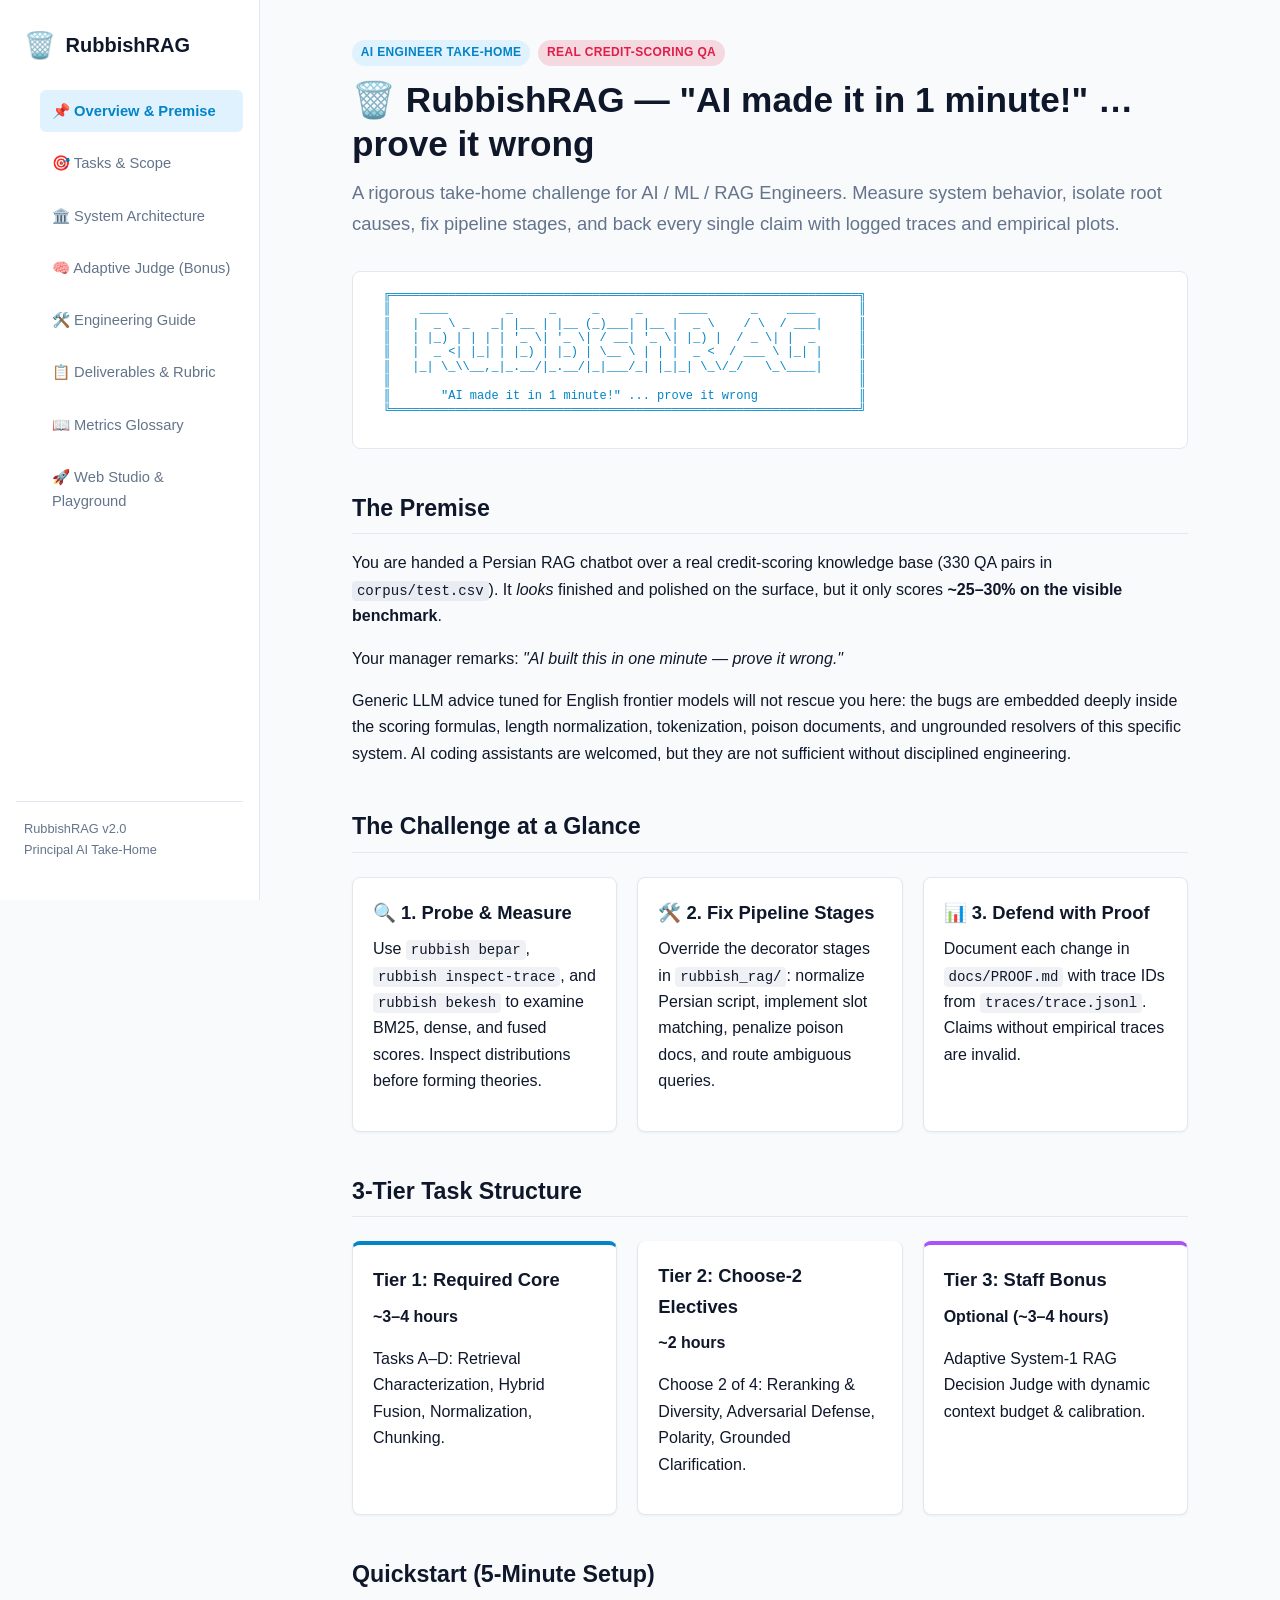
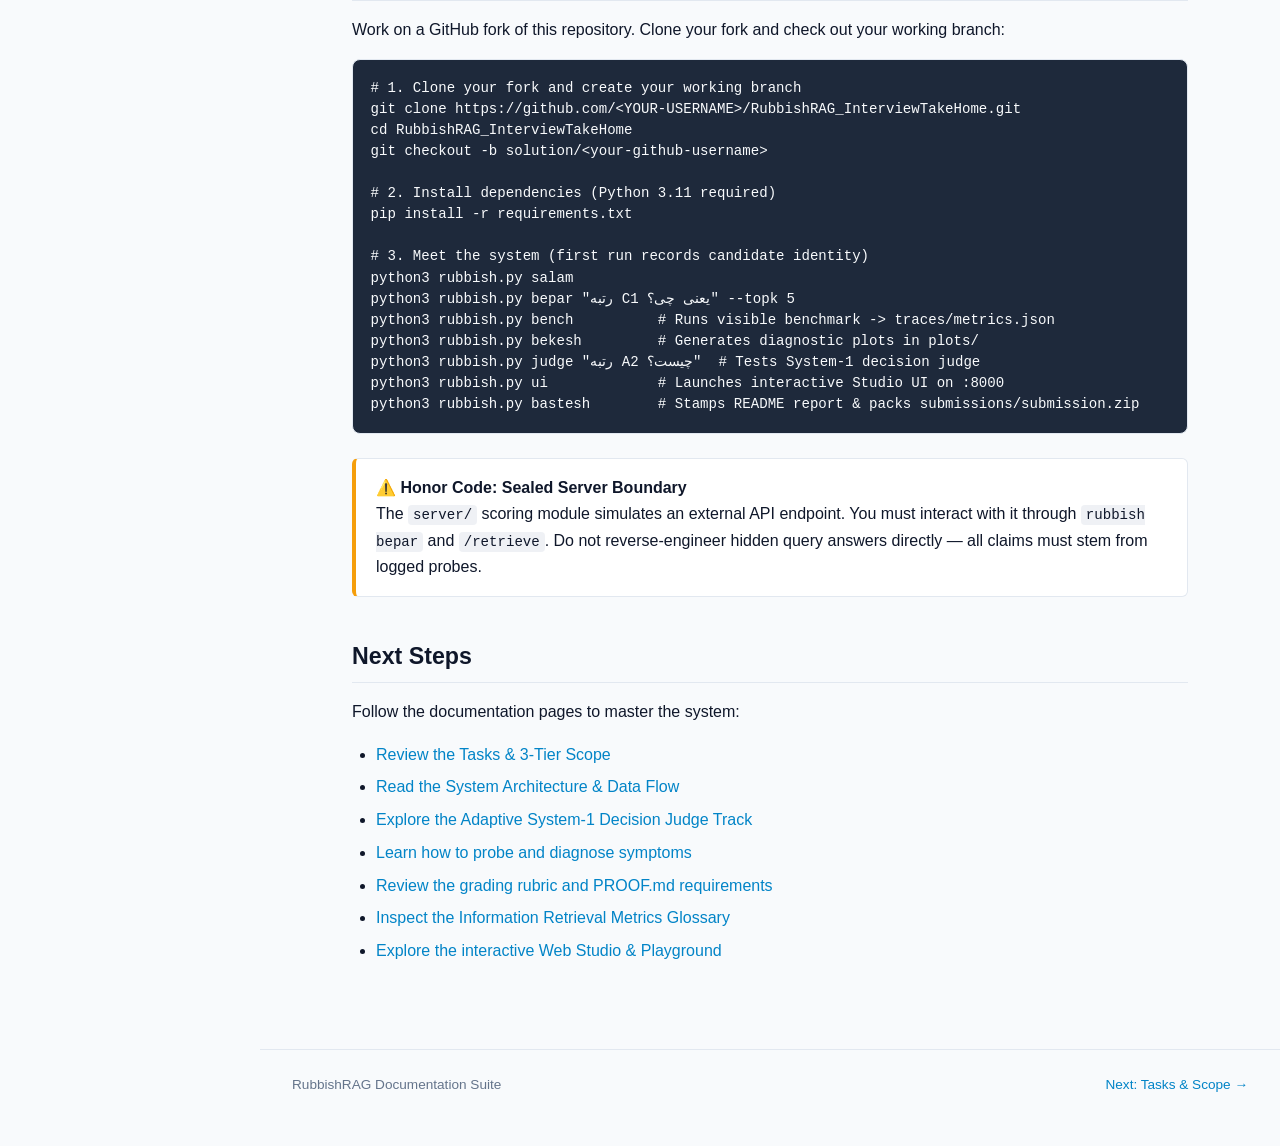
==== commit d0515913: "Productionize RubbishRAG challenge: 3-tier task architecture, adaptive System-1 decision judge, comp" ====
--- a/docs/index.html
+++ b/docs/index.html
@@ -14,14 +14,17 @@
     <span>RubbishRAG</span>
   </a>
   <ul class="nav-links">
-    <li><a href="index.html" class="active">📌 Overview & Story</a></li>
+    <li><a href="index.html" class="active">📌 Overview & Premise</a></li>
+    <li><a href="tasks.html">🎯 Tasks & Scope</a></li>
     <li><a href="architecture.html">🏛️ System Architecture</a></li>
+    <li><a href="adaptive-judge.html">🧠 Adaptive Judge (Bonus)</a></li>
     <li><a href="guide.html">🛠️ Engineering Guide</a></li>
     <li><a href="deliverables.html">📋 Deliverables & Rubric</a></li>
-    <li><a href="ui.html">🚀 Web Studio & Orchestrator</a></li>
+    <li><a href="glossary.html">📖 Metrics Glossary</a></li>
+    <li><a href="ui.html">🚀 Web Studio & Playground</a></li>
   </ul>
   <div class="sidebar-footer">
-    <p>RubbishRAG v1.0<br>ICS Interview Benchmark</p>
+    <p>RubbishRAG v2.0<br>Principal AI Take-Home</p>
   </div>
 </aside>
 
@@ -33,7 +36,7 @@
     </div>
 
     <h1>🗑️ RubbishRAG — "AI made it in 1 minute!" …prove it wrong</h1>
-    <p class="lead">A rigorous take-home challenge for AI / ML Engineers. Measure system behavior, isolate root causes, fix pipeline stages, and back every single claim with logged traces and empirical plots.</p>
+    <p class="lead">A rigorous take-home challenge for AI / ML / RAG Engineers. Measure system behavior, isolate root causes, fix pipeline stages, and back every single claim with logged traces and empirical plots.</p>
 
     <pre class="ascii-banner">
   ╔═════════════════════════════════════════════════════════════════╗
@@ -56,14 +59,14 @@
       Your manager remarks: <em>"AI built this in one minute — prove it wrong."</em>
     </p>
     <p>
-      Generic LLM advice tuned for frontier models will not rescue you here: the bugs are embedded deeply inside the scoring formulas, length normalization, tokenization, poison documents, and ungrounded resolvers of this specific system. AI coding assistants are welcomed, but they are not sufficient without disciplined engineering.
+      Generic LLM advice tuned for English frontier models will not rescue you here: the bugs are embedded deeply inside the scoring formulas, length normalization, tokenization, poison documents, and ungrounded resolvers of this specific system. AI coding assistants are welcomed, but they are not sufficient without disciplined engineering.
     </p>
 
     <h2>The Challenge at a Glance</h2>
     <div class="card-grid">
       <div class="card">
         <h3>🔍 1. Probe & Measure</h3>
-        <p>Use <code>rubbish bepar</code> and <code>rubbish bekesh</code> to extract BM25, dense, and fused scores. Inspect distributions before forming theories.</p>
+        <p>Use <code>rubbish bepar</code>, <code>rubbish inspect-trace</code>, and <code>rubbish bekesh</code> to examine BM25, dense, and fused scores. Inspect distributions before forming theories.</p>
       </div>
       <div class="card">
         <h3>🛠️ 2. Fix Pipeline Stages</h3>
@@ -75,8 +78,27 @@
       </div>
     </div>
 
+    <h2>3-Tier Task Structure</h2>
+    <div class="card-grid" style="grid-template-columns: repeat(3, 1fr);">
+      <div class="card" style="border-top: 4px solid var(--primary);">
+        <h3>Tier 1: Required Core</h3>
+        <p><strong>~3–4 hours</strong></p>
+        <p>Tasks A–D: Retrieval Characterization, Hybrid Fusion, Normalization, Chunking.</p>
+      </div>
+      <div class="card" style="border-top: 4px solid var(--warning);">
+        <h3>Tier 2: Choose-2 Electives</h3>
+        <p><strong>~2 hours</strong></p>
+        <p>Choose 2 of 4: Reranking & Diversity, Adversarial Defense, Polarity, Grounded Clarification.</p>
+      </div>
+      <div class="card" style="border-top: 4px solid #a855f7;">
+        <h3>Tier 3: Staff Bonus</h3>
+        <p><strong>Optional (~3–4 hours)</strong></p>
+        <p>Adaptive System-1 RAG Decision Judge with dynamic context budget & calibration.</p>
+      </div>
+    </div>
+
     <h2>Quickstart (5-Minute Setup)</h2>
-    <p>Work on a GitHub fork of this repository. Clone your fork and check out the candidate branch:</p>
+    <p>Work on a GitHub fork of this repository. Clone your fork and check out your working branch:</p>
 
     <pre><code># 1. Clone your fork and create your working branch
 git clone https://github.com/&lt;YOUR-USERNAME&gt;/RubbishRAG_InterviewTakeHome.git
@@ -89,29 +111,33 @@
 # 3. Meet the system (first run records candidate identity)
 python3 rubbish.py salam
 python3 rubbish.py bepar "رتبه C1 یعنی چی؟" --topk 5
-python3 rubbish.py bench      # Runs 20 visible questions -> traces/metrics.json
-python3 rubbish.py bekesh     # Generates diagnostic plots in plots/
-python3 rubbish.py ui         # (Bonus) Launches interactive Studio UI on :8000
-python3 rubbish.py bastesh    # Stamps README report & packs submissions/submission.zip</code></pre>
+python3 rubbish.py bench          # Runs visible benchmark -> traces/metrics.json
+python3 rubbish.py bekesh         # Generates diagnostic plots in plots/
+python3 rubbish.py judge "رتبه A2 چیست؟"  # Tests System-1 decision judge
+python3 rubbish.py ui             # Launches interactive Studio UI on :8000
+python3 rubbish.py bastesh        # Stamps README report & packs submissions/submission.zip</code></pre>
 
     <div class="callout callout-warning">
-      <strong>⚠️ Honor Code: Sealed Server:</strong><br>
+      <strong>⚠️ Honor Code: Sealed Server Boundary</strong><br>
       The <code>server/</code> scoring module simulates an external API endpoint. You must interact with it through <code>rubbish bepar</code> and <code>/retrieve</code>. Do not reverse-engineer hidden query answers directly — all claims must stem from logged probes.
     </div>
 
     <h2>Next Steps</h2>
     <p>Follow the documentation pages to master the system:</p>
     <ul>
+      <li><a href="tasks.html">Review the Tasks & 3-Tier Scope</a></li>
       <li><a href="architecture.html">Read the System Architecture & Data Flow</a></li>
+      <li><a href="adaptive-judge.html">Explore the Adaptive System-1 Decision Judge Track</a></li>
       <li><a href="guide.html">Learn how to probe and diagnose symptoms</a></li>
       <li><a href="deliverables.html">Review the grading rubric and PROOF.md requirements</a></li>
-      <li><a href="ui.html">Explore the interactive Web Studio & LangChain Orchestrator</a></li>
+      <li><a href="glossary.html">Inspect the Information Retrieval Metrics Glossary</a></li>
+      <li><a href="ui.html">Explore the interactive Web Studio & Playground</a></li>
     </ul>
   </div>
 
   <footer class="footer">
     <span>RubbishRAG Documentation Suite</span>
-    <span><a href="https://github.com/AliNikkhah2001/RubbishRAG_InterviewTakeHome" target="_blank">View on GitHub</a></span>
+    <span><a href="tasks.html">Next: Tasks & Scope →</a></span>
   </footer>
 </div>
 
--- a/docs/style.css
+++ b/docs/style.css
@@ -237,6 +237,8 @@
 }
 .badge-primary { background: var(--primary-light); color: var(--primary); }
 .badge-danger { background: rgba(225, 29, 72, 0.15); color: var(--accent); }
+.badge-warning { background: rgba(245, 158, 11, 0.15); color: #d97706; }
+.badge-success { background: rgba(16, 185, 129, 0.15); color: #059669; }
 
 .callout {
   border-left: 4px solid var(--primary);
